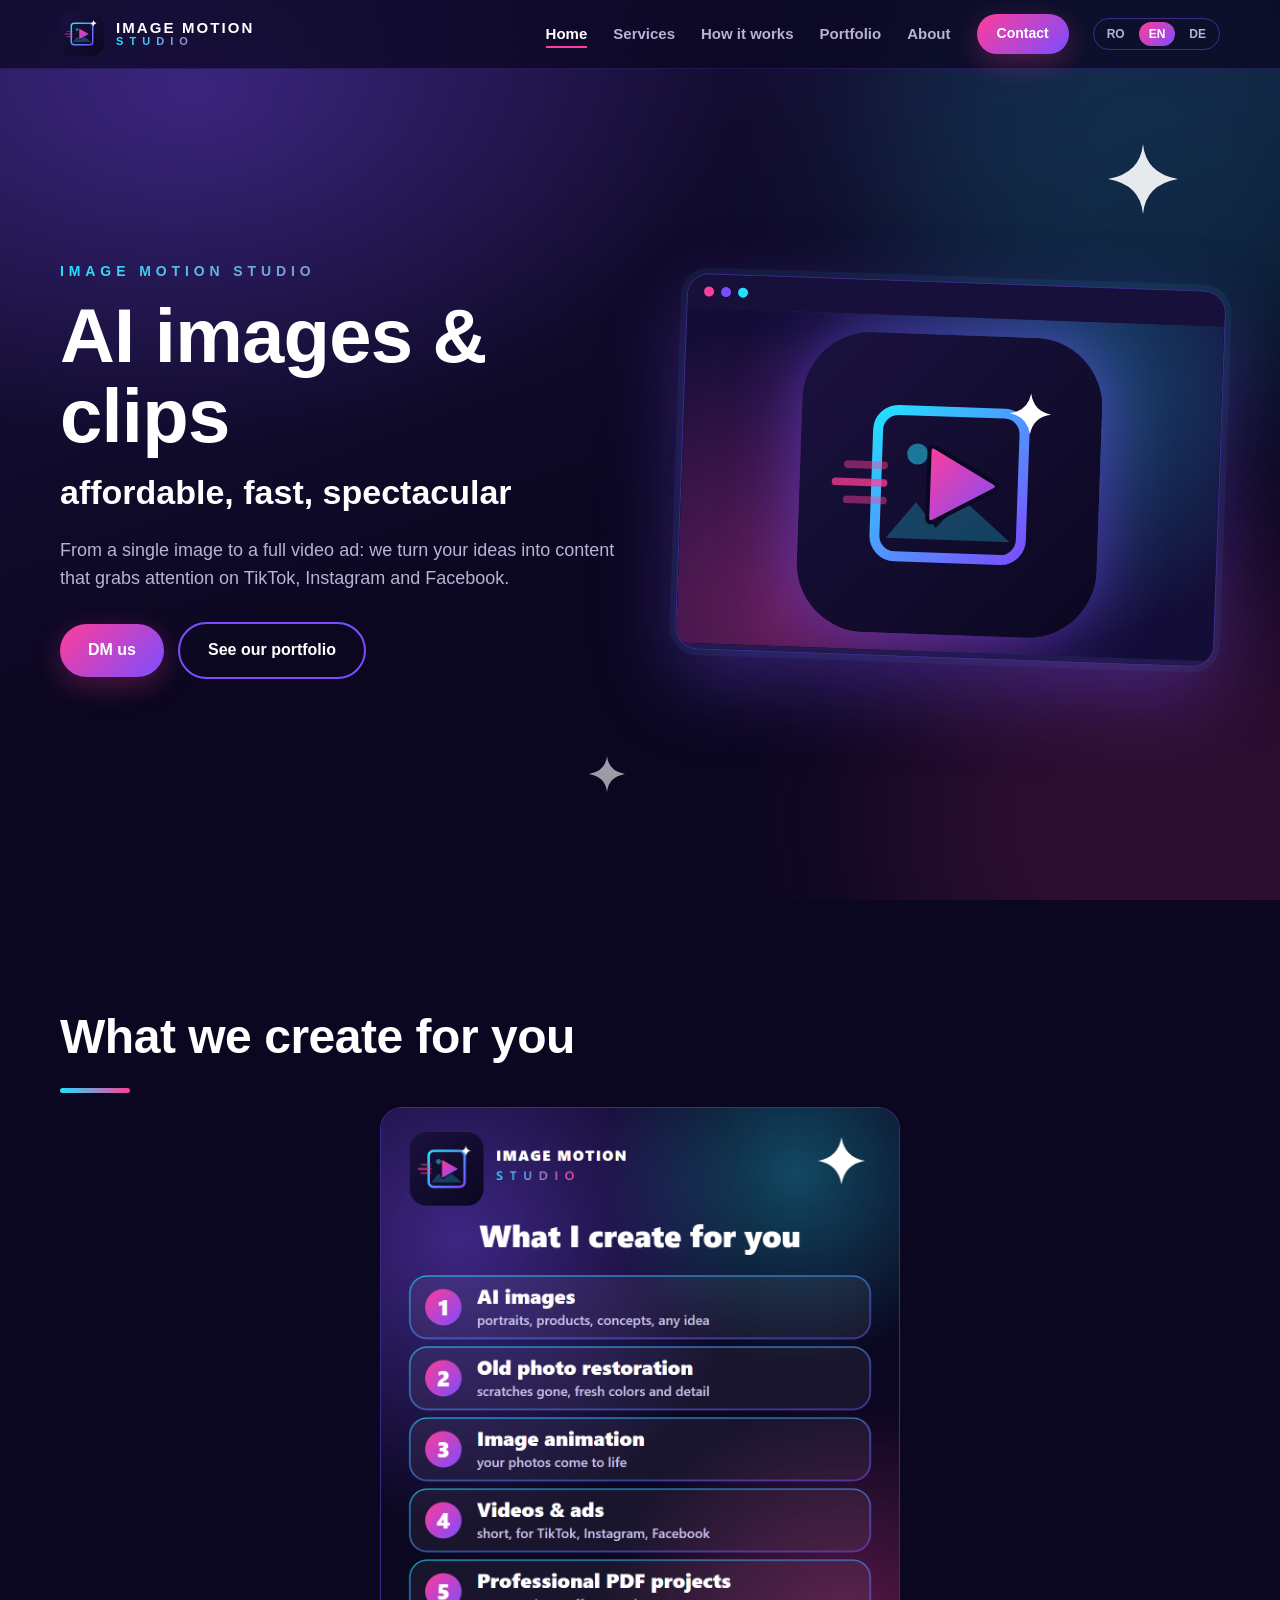
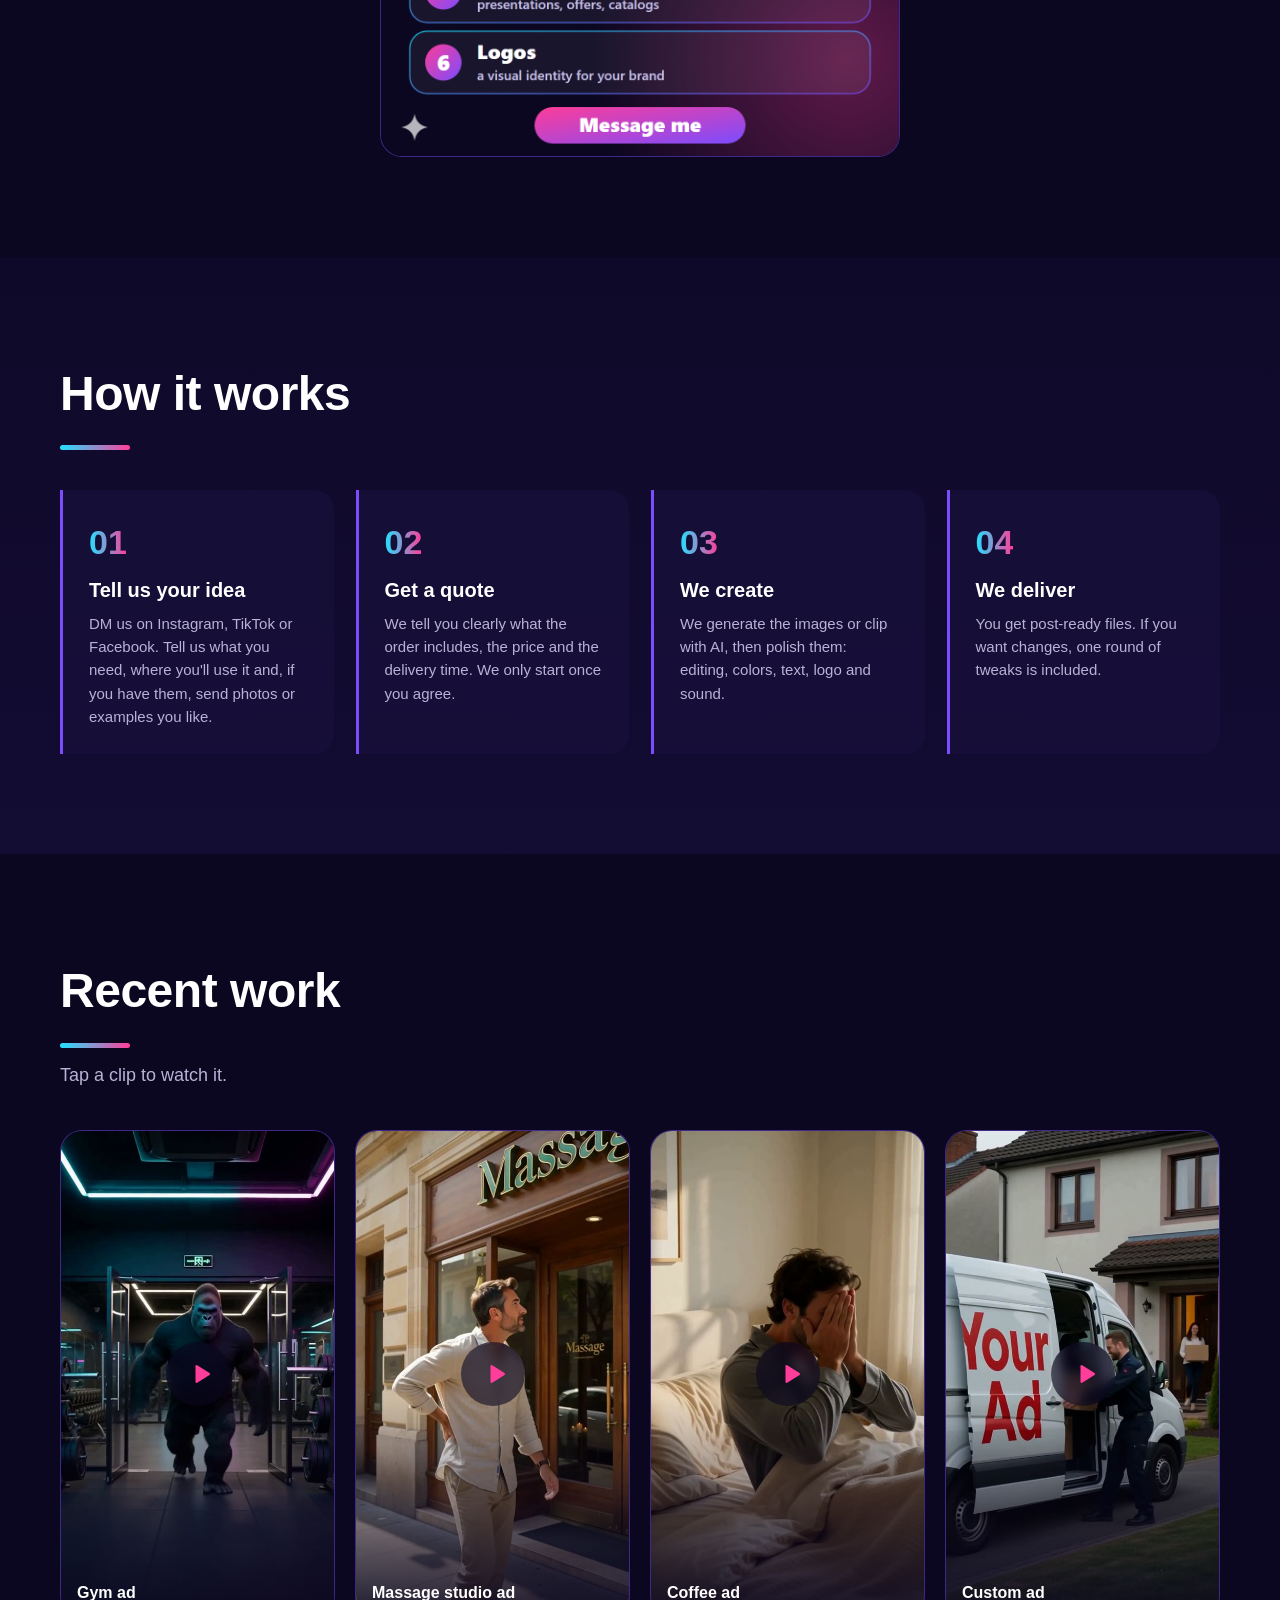
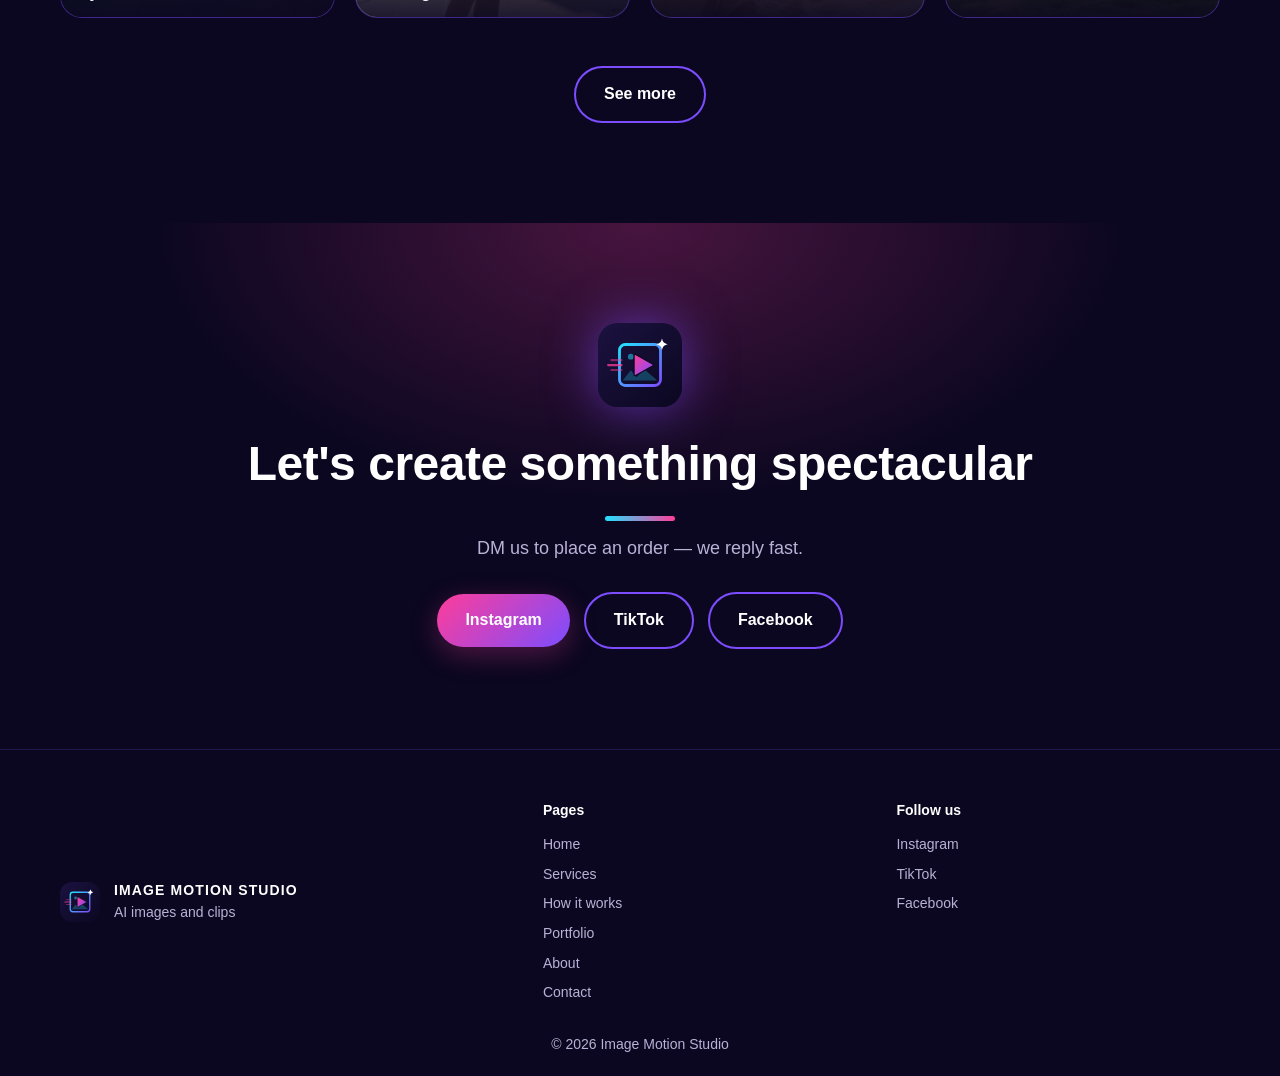
==== index.html @ bf77b814 "Needs: all languages" ====
<!doctype html>
<html lang="ro">
<head>
<meta charset="utf-8">
<meta name="viewport" content="width=device-width, initial-scale=1">
<title>Image Motion Studio</title>
<meta name="description" content="Imagini AI, restaurare poze vechi, animare imagini, clipuri video și reclame. Rapide, accesibile, spectaculoase.">
<meta name="theme-color" content="#0B0720">
<link rel="icon" href="assets/logo-icon.svg" type="image/svg+xml">
<link rel="stylesheet" href="style.css?v=7">
</head>
<body data-page="home">
<div id="hdr"></div>
<main>
<section class="hero">
  <div class="glow g1"></div><div class="glow g2"></div>
  <svg class="spark s1" viewBox="0 0 100 100"><path d="M50 0Q54 42 100 50Q54 58 50 100Q46 58 0 50Q46 42 50 0Z"/></svg>
  <svg class="spark s2" viewBox="0 0 100 100"><path d="M50 0Q54 42 100 50Q54 58 50 100Q46 58 0 50Q46 42 50 0Z"/></svg>
  <div class="wrap hero-grid">
    <div class="hero-copy">
      <p class="eyebrow">IMAGE MOTION STUDIO</p>
      <h1 data-i18n="hero.title"></h1>
      <p class="sub" data-i18n="hero.sub"></p>
      <p class="lead" data-i18n="hero.lead"></p>
      <div class="cta-row">
        <a href="#contact" class="btn" data-i18n="hero.cta1"></a>
        <a href="#portofoliu" class="btn ghost" data-i18n="hero.cta2"></a>
      </div>
    </div>
    <div class="hero-visual">
      <div class="player">
        <div class="player-bar"><i></i><i></i><i></i></div>
        <div class="screen"><img class="logo-big" src="assets/logo-icon.svg" alt="Image Motion Studio"><div class="scan"></div></div>
        <div class="timeline"><span></span></div>
      </div>
    </div>
  </div>
</section>
<section class="sec" id="servicii"><div class="wrap">
  <h2 data-i18n="home.srv"></h2>
  <div class="gallery"><figure><img data-loc="assets/menu-1080x1350-{l}.png" src="assets/menu-1080x1350-ro.png" alt="" loading="lazy"></figure></div>
</div></section>
<section class="sec alt" id="proces"><div class="wrap">
  <h2 data-i18n="home.proc"></h2>
  <div class="steps" id="procMini"></div>
</div></section>
<section class="sec" id="portofoliu"><div class="wrap">
  <h2 data-i18n="home.port"></h2>
  <p class="muted" data-i18n="home.portSub"></p>
  <div class="reels" id="reels" data-count="4"></div>
  <p class="more"><a class="btn ghost" href="portofoliu.html" data-i18n="home.portMore"></a></p>
</div></section>
<div id="contact"><section class="sec cta" id="cta"></section></div>
</main>
<div id="ftr"></div>
<script src="script.js?v=7"></script>
</body>
</html>
---- style.css ----
:root{
  --bg:#0B0720; --bg2:#1B1240; --cyan:#22E1FF; --violet:#7C4DFF; --pink:#FF3D9A; --text:#fff;
  --muted:#b9b2d6; --card:rgba(27,18,64,.65); --line:rgba(124,77,255,.45);
  --grad-text:linear-gradient(90deg,var(--cyan),var(--pink));
  --grad-btn:linear-gradient(135deg,var(--pink),var(--violet));
  --font:"Segoe UI",Arial,sans-serif;
}
*{box-sizing:border-box;margin:0;padding:0}
html{scroll-behavior:smooth;scroll-padding-top:80px}
body{background:var(--bg);color:var(--text);font-family:var(--font);line-height:1.55;overflow-x:hidden}
img{max-width:100%;display:block}
a{color:inherit;text-decoration:none}
.wrap{width:min(1160px,100% - 40px);margin:0 auto}
.narrow{width:min(820px,100% - 40px)}
.center{text-align:center}

/* NAV */
.nav{position:fixed;inset:0 0 auto 0;z-index:50;display:flex;align-items:center;gap:24px;padding:12px max(20px,calc((100% - 1160px)/2));background:rgba(11,7,32,.72);backdrop-filter:blur(14px);border-bottom:1px solid rgba(124,77,255,.2)}
.brand{display:flex;align-items:center;gap:12px}
.brand img{border-radius:12px}
.brand-txt{display:flex;flex-direction:column;line-height:1.05}
.brand-txt b{font-weight:800;letter-spacing:.14em;font-size:15px}
.brand-txt i{font-style:normal;font-weight:600;font-size:11px;letter-spacing:.55em;background:var(--grad-text);-webkit-background-clip:text;background-clip:text;color:transparent}
.links{margin-left:auto;display:flex;align-items:center;gap:26px;font-weight:600;font-size:15px}
.links a:not(.btn){color:var(--muted);transition:.2s}
.links a:not(.btn):hover{color:#fff}
.lang{display:flex;gap:4px;border:1px solid var(--line);border-radius:99px;padding:3px}
.lang button{background:none;border:0;color:var(--muted);font:700 12px var(--font);padding:5px 10px;border-radius:99px;cursor:pointer}
.lang button.on{background:var(--grad-btn);color:#fff}
.burger{display:none;background:none;border:0;cursor:pointer;flex-direction:column;gap:5px;padding:6px}
.burger span{width:24px;height:2px;background:#fff;border-radius:2px}

/* BUTTONS */
.btn{display:inline-block;background:var(--grad-btn);color:#fff;font-weight:800;padding:14px 28px;border-radius:99px;border:0;cursor:pointer;transition:transform .2s,box-shadow .2s;box-shadow:0 8px 28px rgba(255,61,154,.28)}
.btn:hover{transform:translateY(-2px);box-shadow:0 12px 34px rgba(124,77,255,.5)}
.btn.ghost{background:transparent;border:2px solid var(--violet);box-shadow:none}
.btn.ghost:hover{background:rgba(124,77,255,.2)}
.btn-sm{padding:9px 20px;font-size:14px}
.pill{font-weight:800;color:var(--cyan);border:1px solid var(--cyan);border-radius:99px;padding:10px 20px}

/* HERO */
.hero{position:relative;min-height:100vh;display:flex;align-items:center;padding:120px 0 80px;overflow:hidden;
  background:radial-gradient(900px 600px at 15% 10%,rgba(124,77,255,.35),transparent 60%),linear-gradient(160deg,#1B1240,#0B0720 55%)}
.glow{position:absolute;border-radius:50%;filter:blur(90px);opacity:.55;pointer-events:none}
.g1{width:520px;height:520px;background:rgba(34,225,255,.28);right:-120px;top:-120px;animation:float 12s ease-in-out infinite}
.g2{width:560px;height:560px;background:rgba(255,61,154,.25);right:-160px;bottom:-200px;animation:float 14s ease-in-out infinite reverse}
.spark{position:absolute;fill:#fff;opacity:.9;animation:twinkle 4s ease-in-out infinite}
.s1{width:70px;right:8%;top:16%}
.s2{width:36px;left:46%;bottom:12%;opacity:.6;animation-delay:1.5s}
@keyframes twinkle{0%,100%{transform:scale(1) rotate(0);opacity:.9}50%{transform:scale(.7) rotate(25deg);opacity:.4}}
@keyframes float{0%,100%{transform:translate(0,0)}50%{transform:translate(-40px,30px)}}
.hero-grid{position:relative;display:grid;grid-template-columns:1.05fr 1fr;gap:56px;align-items:center}
.eyebrow{font-weight:800;letter-spacing:.35em;font-size:14px;background:var(--grad-text);-webkit-background-clip:text;background-clip:text;color:transparent;margin-bottom:14px}
h1{font-weight:800;font-size:clamp(42px,6vw,76px);line-height:1.05;letter-spacing:-.01em}
.sub{font-size:clamp(22px,2.8vw,34px);font-weight:600;margin:10px 0 18px}
.lead{color:var(--muted);font-size:18px;max-width:560px}
.cta-row{display:flex;flex-wrap:wrap;align-items:center;gap:14px;margin-top:30px}
.cta-row.c{justify-content:center}

/* player */
.player{border-radius:22px;background:#0f0a2b;border:1px solid var(--line);box-shadow:0 30px 80px rgba(124,77,255,.35),0 0 0 6px rgba(34,225,255,.06);transform:rotate(2deg);transition:transform .4s;overflow:hidden}
.player:hover{transform:rotate(0) scale(1.02)}
.player-bar{display:flex;gap:7px;padding:12px 16px;background:#17103a}
.player-bar i{width:10px;height:10px;border-radius:50%;background:var(--pink)}
.player-bar i:nth-child(2){background:var(--violet)}.player-bar i:nth-child(3){background:var(--cyan)}
.screen{position:relative;aspect-ratio:16/10;background:radial-gradient(circle at 70% 20%,rgba(34,225,255,.3),transparent 55%),radial-gradient(circle at 20% 90%,rgba(255,61,154,.35),transparent 55%),#140d38;display:grid;place-items:center;overflow:hidden}
.logo-big{width:62%;max-width:300px;border-radius:23%;box-shadow:0 0 70px rgba(124,77,255,.6);animation:bob 5s ease-in-out infinite}
@keyframes bob{0%,100%{transform:translateY(0)}50%{transform:translateY(-10px)}}
.scan{position:absolute;inset:0;background:linear-gradient(100deg,transparent 40%,rgba(255,255,255,.18) 50%,transparent 60%);transform:translateX(-100%);animation:scan 4.5s ease-in-out infinite}
@keyframes scan{60%,100%{transform:translateX(100%)}}
.play{position:absolute;inset:0;margin:auto;width:72px;height:72px;border-radius:50%;border:0;cursor:pointer;background:rgba(11,7,32,.55);backdrop-filter:blur(6px);display:grid;place-items:center;animation:pulse 2.4s infinite}
.play svg{width:34px;fill:url(#none);fill:var(--pink)}
@keyframes pulse{0%{box-shadow:0 0 0 0 rgba(255,61,154,.55)}100%{box-shadow:0 0 0 26px rgba(255,61,154,0)}}
.timeline{height:5px;background:#241a52}
.timeline span{display:block;height:100%;width:0;background:linear-gradient(90deg,var(--cyan),var(--pink));animation:prog 6s linear infinite}
@keyframes prog{to{width:100%}}

/* SECTIONS */
.sec{padding:100px 0}
.sec.alt{background:linear-gradient(180deg,#0f0929,#130c33)}
h2{font-size:clamp(30px,4.2vw,48px);font-weight:800;margin-bottom:14px;letter-spacing:-.01em}
h2::after{content:"";display:block;width:70px;height:5px;border-radius:5px;margin-top:14px;background:var(--grad-text)}
.center h2::after{margin-inline:auto}
.muted{color:var(--muted);font-size:18px;margin-bottom:40px}
.sec h2+.grid,.sec h2+.steps{margin-top:40px}

.cards{display:grid;grid-template-columns:repeat(3,1fr);gap:22px}
.card{position:relative;background:var(--card);border:1.5px solid transparent;border-radius:26px;padding:30px 28px;
  background-image:linear-gradient(var(--card),var(--card)),linear-gradient(135deg,var(--cyan),var(--violet));background-origin:border-box;background-clip:padding-box,border-box;transition:transform .25s,box-shadow .25s}
.card:hover{transform:translateY(-6px);box-shadow:0 18px 40px rgba(124,77,255,.3)}
.num{display:grid;place-items:center;width:46px;height:46px;border-radius:50%;background:var(--grad-btn);font-weight:800;font-size:20px;margin-bottom:18px}
.card h3{font-size:22px;font-weight:800;margin-bottom:6px}
.card p{color:var(--muted)}

.steps{display:grid;grid-template-columns:repeat(4,1fr);gap:22px}
.step{padding:26px;border-left:3px solid var(--violet);background:rgba(27,18,64,.5);border-radius:0 20px 20px 0}
.step b{font-size:34px;font-weight:800;background:var(--grad-text);-webkit-background-clip:text;background-clip:text;color:transparent}
.step h3{margin:6px 0;font-size:20px}
.step p{color:var(--muted);font-size:15px}

.reels{display:grid;grid-template-columns:repeat(4,1fr);gap:20px;margin-bottom:48px}
.reel{position:relative;aspect-ratio:9/16;border-radius:22px;overflow:hidden;border:1px solid var(--line);background:#0f0a2b;cursor:pointer;transition:transform .3s,box-shadow .3s}
.reel:hover{transform:translateY(-6px);box-shadow:0 20px 50px rgba(255,61,154,.3)}
.reel video{width:100%;height:100%;object-fit:cover;display:block}
.reel::after{content:"";position:absolute;inset:0;background:linear-gradient(180deg,transparent 55%,rgba(11,7,32,.9));pointer-events:none}
.reel .cap{position:absolute;left:16px;right:16px;bottom:14px;z-index:2;font-weight:800;font-size:16px;line-height:1.25;pointer-events:none}
.reel .pl{position:absolute;inset:0;margin:auto;width:64px;height:64px;border-radius:50%;background:rgba(11,7,32,.6);backdrop-filter:blur(6px);display:grid;place-items:center;z-index:2;pointer-events:none;transition:opacity .25s;animation:pulse 2.4s infinite}
.reel .pl svg{width:28px;fill:var(--pink);margin-left:4px}
.reel.playing .pl{opacity:0;animation:none}
.gallery{display:grid;grid-template-columns:minmax(0,520px);justify-content:center;max-width:900px;margin:0 auto;gap:20px;align-items:start}
.gallery figure{border-radius:22px;overflow:hidden;border:1px solid var(--line);background:#0f0a2b;transition:transform .3s,box-shadow .3s}
.gallery figure:hover{transform:scale(1.02);box-shadow:0 20px 50px rgba(255,61,154,.25)}
.g-wide{grid-column:1/-1}
.gallery img{width:100%;height:auto}

.prices{list-style:none;display:grid;gap:10px}
.prices li{display:flex;justify-content:space-between;gap:16px;align-items:center;padding:16px 22px;background:#1B1240;border-left:4px solid var(--violet);border-radius:14px;font-weight:700;transition:.2s}
.prices li:hover{background:#241a52;transform:translateX(4px)}
.prices li span:last-child{color:var(--cyan);font-weight:800;white-space:nowrap;font-size:19px}

.cta{background:radial-gradient(700px 400px at 50% 0%,rgba(255,61,154,.25),transparent 70%),var(--bg)}
.cta-logo{margin:0 auto 20px;border-radius:20px;box-shadow:0 0 50px rgba(124,77,255,.6)}
.cta .lead{margin:0 auto}

/* PAGINI INTERIOARE */
.links a.active:not(.btn){color:#fff;box-shadow:0 2px 0 var(--pink)}
.btn.active{box-shadow:0 0 0 3px rgba(34,225,255,.5)}
.page-head{padding:140px 0 40px;background:radial-gradient(800px 400px at 15% 0%,rgba(124,77,255,.3),transparent 65%),linear-gradient(180deg,#1B1240,var(--bg))}
.page-head h1{font-size:clamp(36px,5vw,60px)}
.page-head .lead{margin-top:12px}
.more{margin-top:36px;text-align:center}
.svc-list{display:grid;gap:22px}
.svc{display:flex;gap:24px;align-items:flex-start;background:var(--card);border:1px solid var(--line);border-radius:26px;padding:30px 32px;transition:transform .25s,box-shadow .25s}
.svc:hover{transform:translateY(-4px);box-shadow:0 18px 40px rgba(124,77,255,.25)}
.svc-num{flex:none;display:grid;place-items:center;width:54px;height:54px;border-radius:50%;background:var(--grad-btn);font-weight:800;font-size:24px}
.svc-body h3{font-size:24px;font-weight:800;margin-bottom:8px}
.svc-body p{color:var(--muted);margin-bottom:14px}
.svc-body ul{list-style:none;display:grid;gap:6px;margin-bottom:20px}
.svc-body li{padding-left:26px;position:relative}
.svc-body li::before{content:"\2726";position:absolute;left:0;color:var(--cyan)}
.step-list{display:grid;gap:18px}
.step.big{display:flex;gap:22px;align-items:flex-start;padding:28px}
.step.big b{font-size:44px;line-height:1}
.step.big h3{margin:0 0 6px;font-size:22px}
.step.big p{font-size:16px}
.needs{list-style:none;display:grid;gap:10px;margin-top:30px}
.needs li{padding:14px 20px 14px 48px;position:relative;background:#1B1240;border-left:4px solid var(--violet);border-radius:14px}
.needs li::before{content:"\2713";position:absolute;left:18px;color:var(--cyan);font-weight:800}
.about-text p{color:var(--muted);font-size:19px;margin-bottom:18px}
.about-text{margin-bottom:60px}
.socials{display:grid;grid-template-columns:repeat(auto-fit,minmax(240px,1fr));gap:22px}
.social{display:flex;flex-direction:column;gap:6px;padding:34px 28px;text-align:center;background:var(--card);border:1px solid var(--line);border-radius:26px;transition:transform .25s,box-shadow .25s}
.social:hover{transform:translateY(-6px);box-shadow:0 18px 40px rgba(255,61,154,.28)}
.social b{font-size:26px;font-weight:800;background:var(--grad-text);-webkit-background-clip:text;background-clip:text;color:transparent}
.social span{color:var(--muted)}
.faq{background:var(--card);border:1px solid var(--line);border-radius:18px;padding:18px 24px;margin-bottom:12px}
.faq summary{cursor:pointer;font-weight:700;font-size:18px}
.faq p{color:var(--muted);margin-top:10px}
.foot{padding:50px 0 20px;border-top:1px solid rgba(124,77,255,.2);color:var(--muted);font-size:14px}
.foot-in{display:grid;grid-template-columns:1.4fr 1fr 1fr;gap:30px}
.foot-brand{display:flex;gap:14px;align-items:center}
.foot-brand img{border-radius:12px}
.foot-brand b{display:block;color:#fff;letter-spacing:.08em}
.foot-col{display:flex;flex-direction:column;gap:8px}
.foot-col h4{color:#fff;margin-bottom:4px}
.foot-col a:hover{color:#fff}
.copy{margin-top:30px;text-align:center}
@media(max-width:760px){
  .svc{flex-direction:column;padding:24px}
  .socials,.foot-in{grid-template-columns:1fr}
  .page-head{padding-top:110px}
  .step.big{flex-direction:column;gap:6px}
}

.reveal{opacity:0;transform:translateY(28px);transition:opacity .7s,transform .7s}
.reveal.in{opacity:1;transform:none}

@media(max-width:980px){
  .reels{grid-template-columns:repeat(2,1fr)}
  .hero-grid{grid-template-columns:1fr}
  .cards{grid-template-columns:1fr 1fr}.steps{grid-template-columns:1fr 1fr}
  .gallery{grid-template-columns:1fr 1fr}
}
@media(max-width:760px){
  .burger{display:flex;margin-left:auto}
  .lang{order:3}
  .links{position:fixed;inset:68px 0 auto 0;flex-direction:column;gap:0;background:#0f0929;padding:10px 20px 20px;transform:translateY(-130%);transition:transform .3s;border-bottom:1px solid var(--line)}
  .links.open{transform:none}
  .links a{padding:14px 0;width:100%;text-align:center}
  .nav{gap:12px}
  .sec{padding:70px 0}
  .cards,.steps,.gallery{grid-template-columns:1fr}
  .prices li{padding:14px 16px;font-size:15px}
  .hero{padding-top:100px}
}
@media(prefers-reduced-motion:reduce){*{animation:none!important;transition:none!important}.reveal{opacity:1;transform:none}}
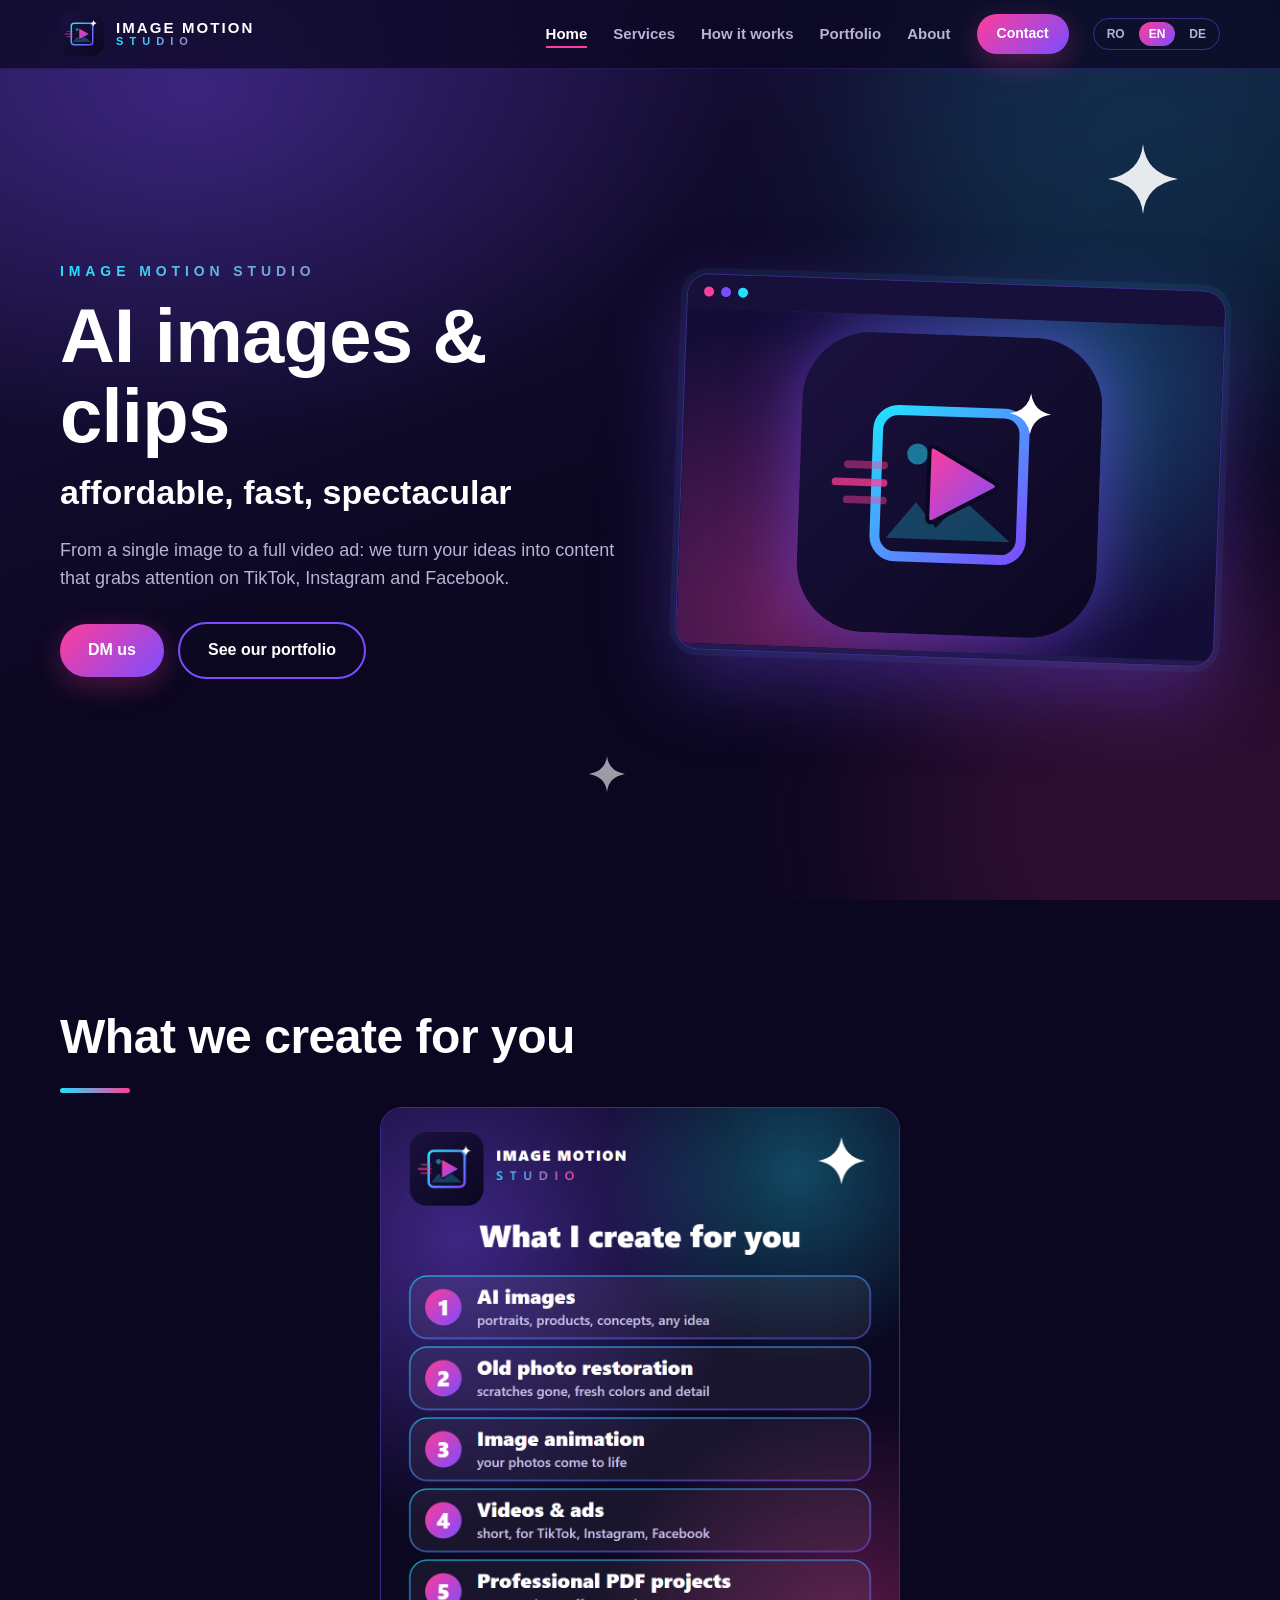
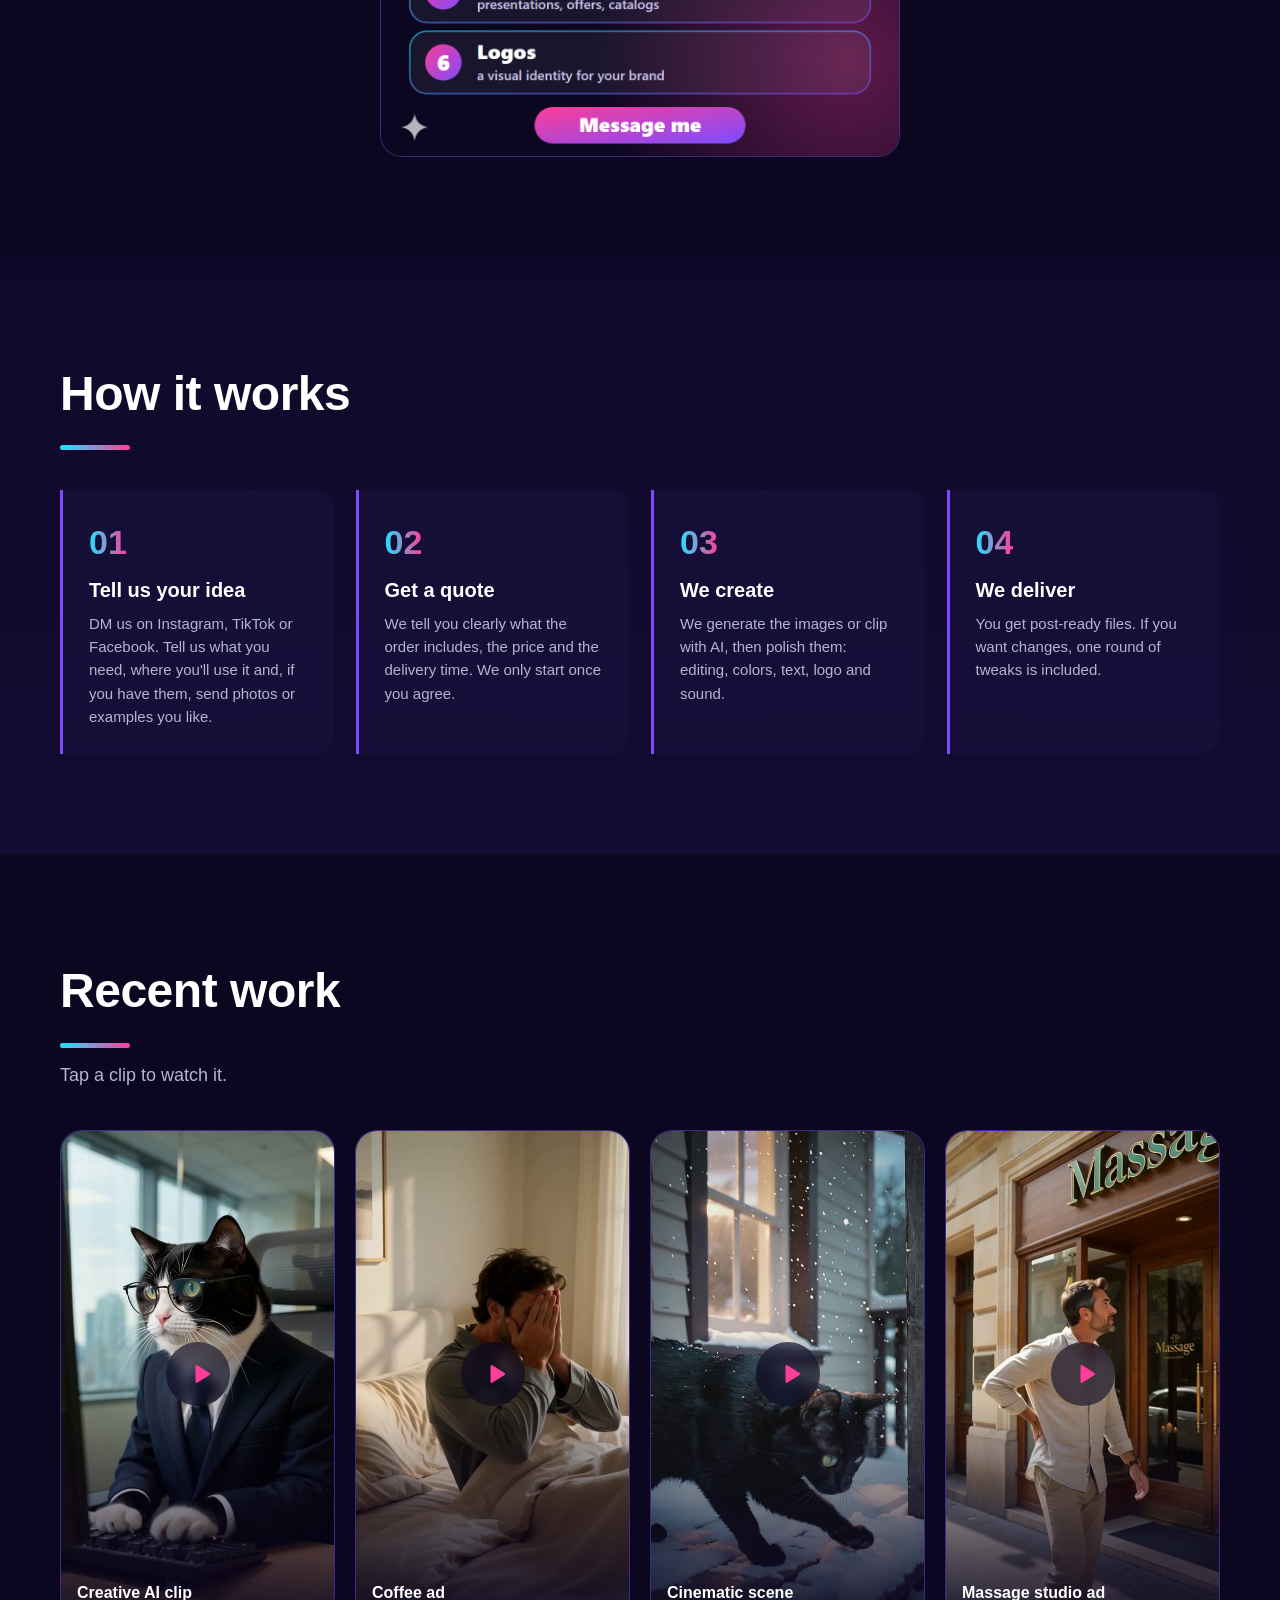
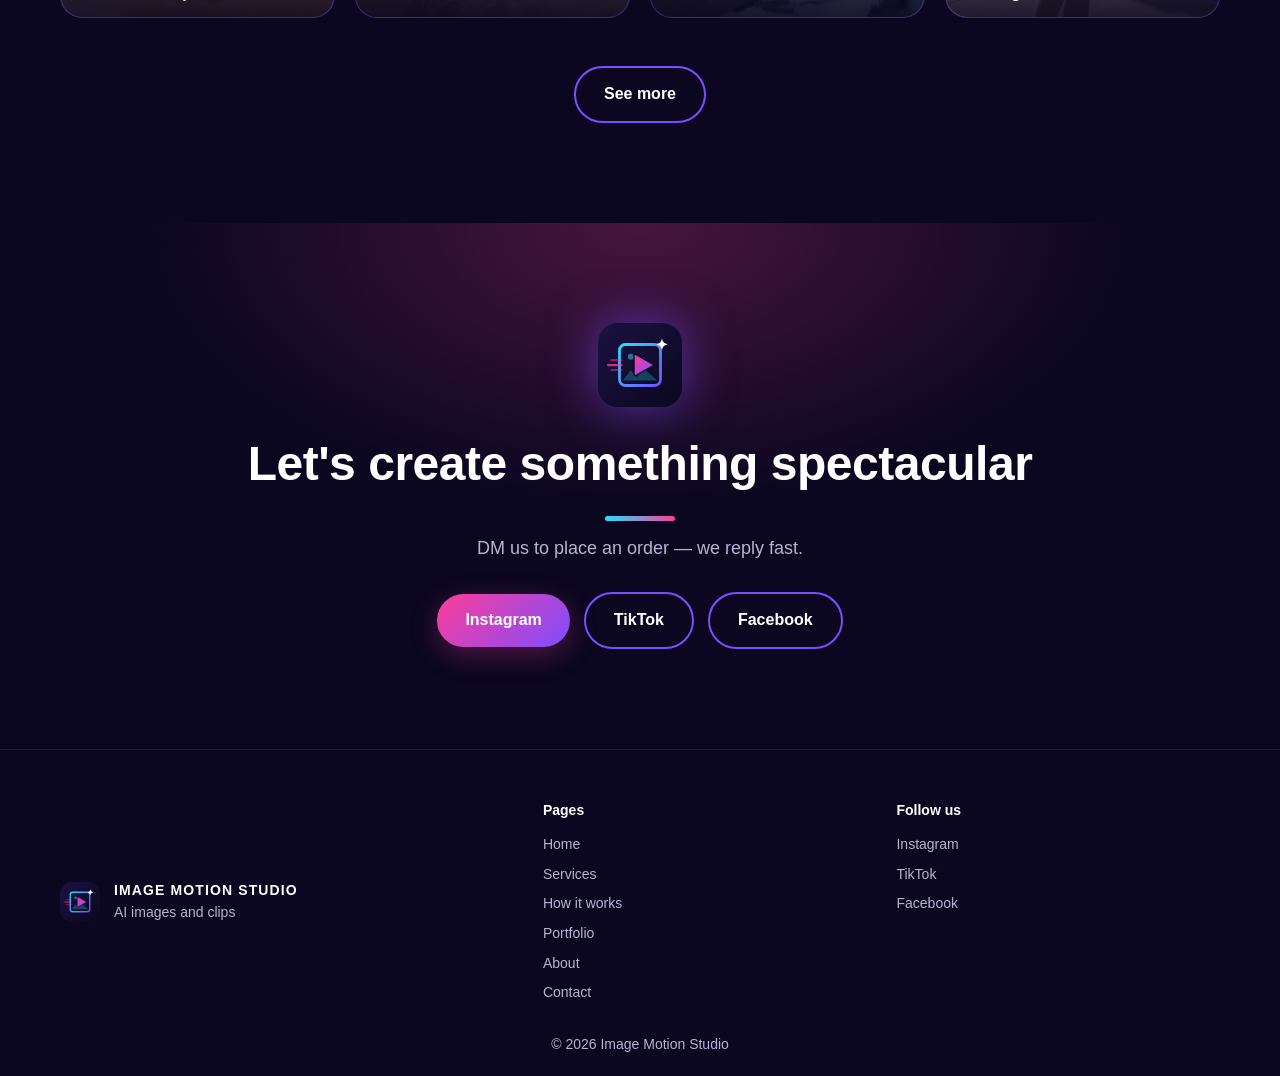
==== commit 418fa3a0: "Reorder portfolio clips" ====
--- a/index.html
+++ b/index.html
@@ -7,7 +7,7 @@
 <meta name="description" content="Imagini AI, restaurare poze vechi, animare imagini, clipuri video și reclame. Rapide, accesibile, spectaculoase.">
 <meta name="theme-color" content="#0B0720">
 <link rel="icon" href="assets/logo-icon.svg" type="image/svg+xml">
-<link rel="stylesheet" href="style.css?v=7">
+<link rel="stylesheet" href="style.css?v=9">
 </head>
 <body data-page="home">
 <div id="hdr"></div>
@@ -53,6 +53,6 @@
 <div id="contact"><section class="sec cta" id="cta"></section></div>
 </main>
 <div id="ftr"></div>
-<script src="script.js?v=7"></script>
+<script src="script.js?v=9"></script>
 </body>
 </html>
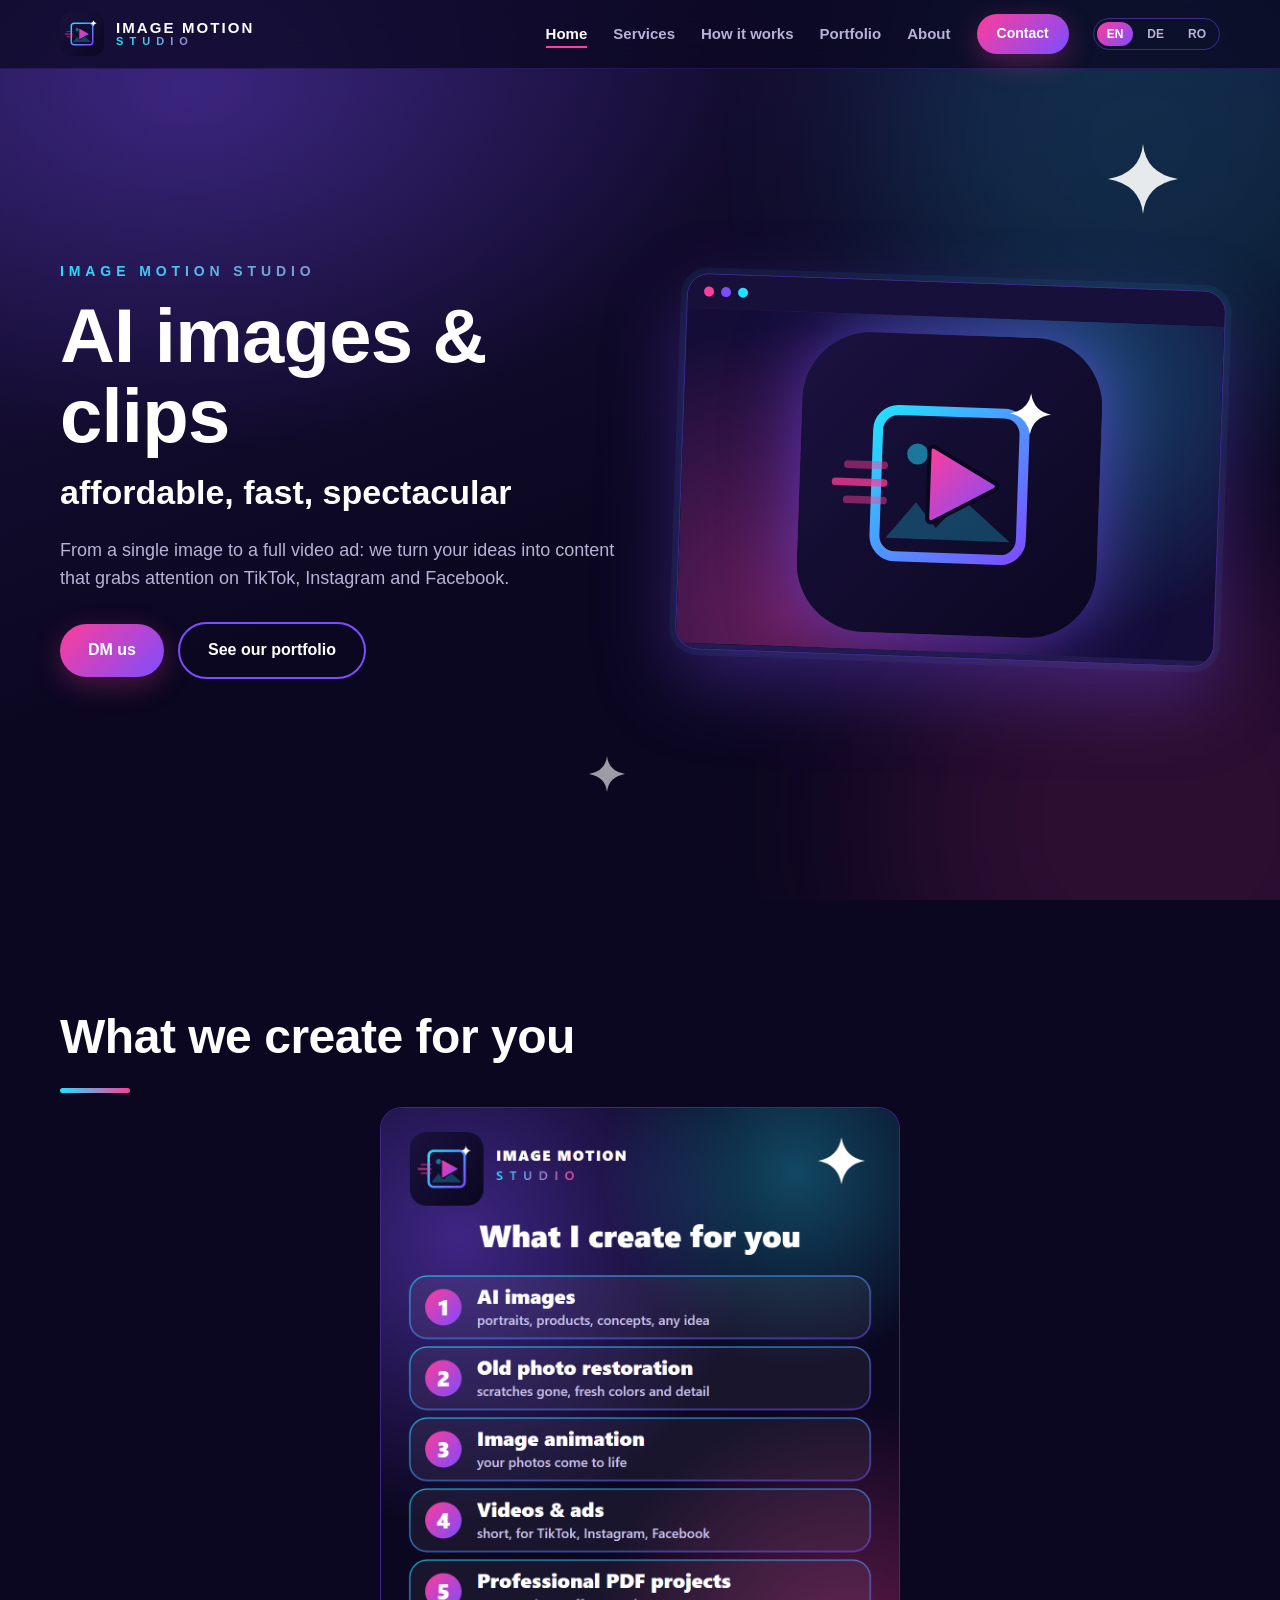
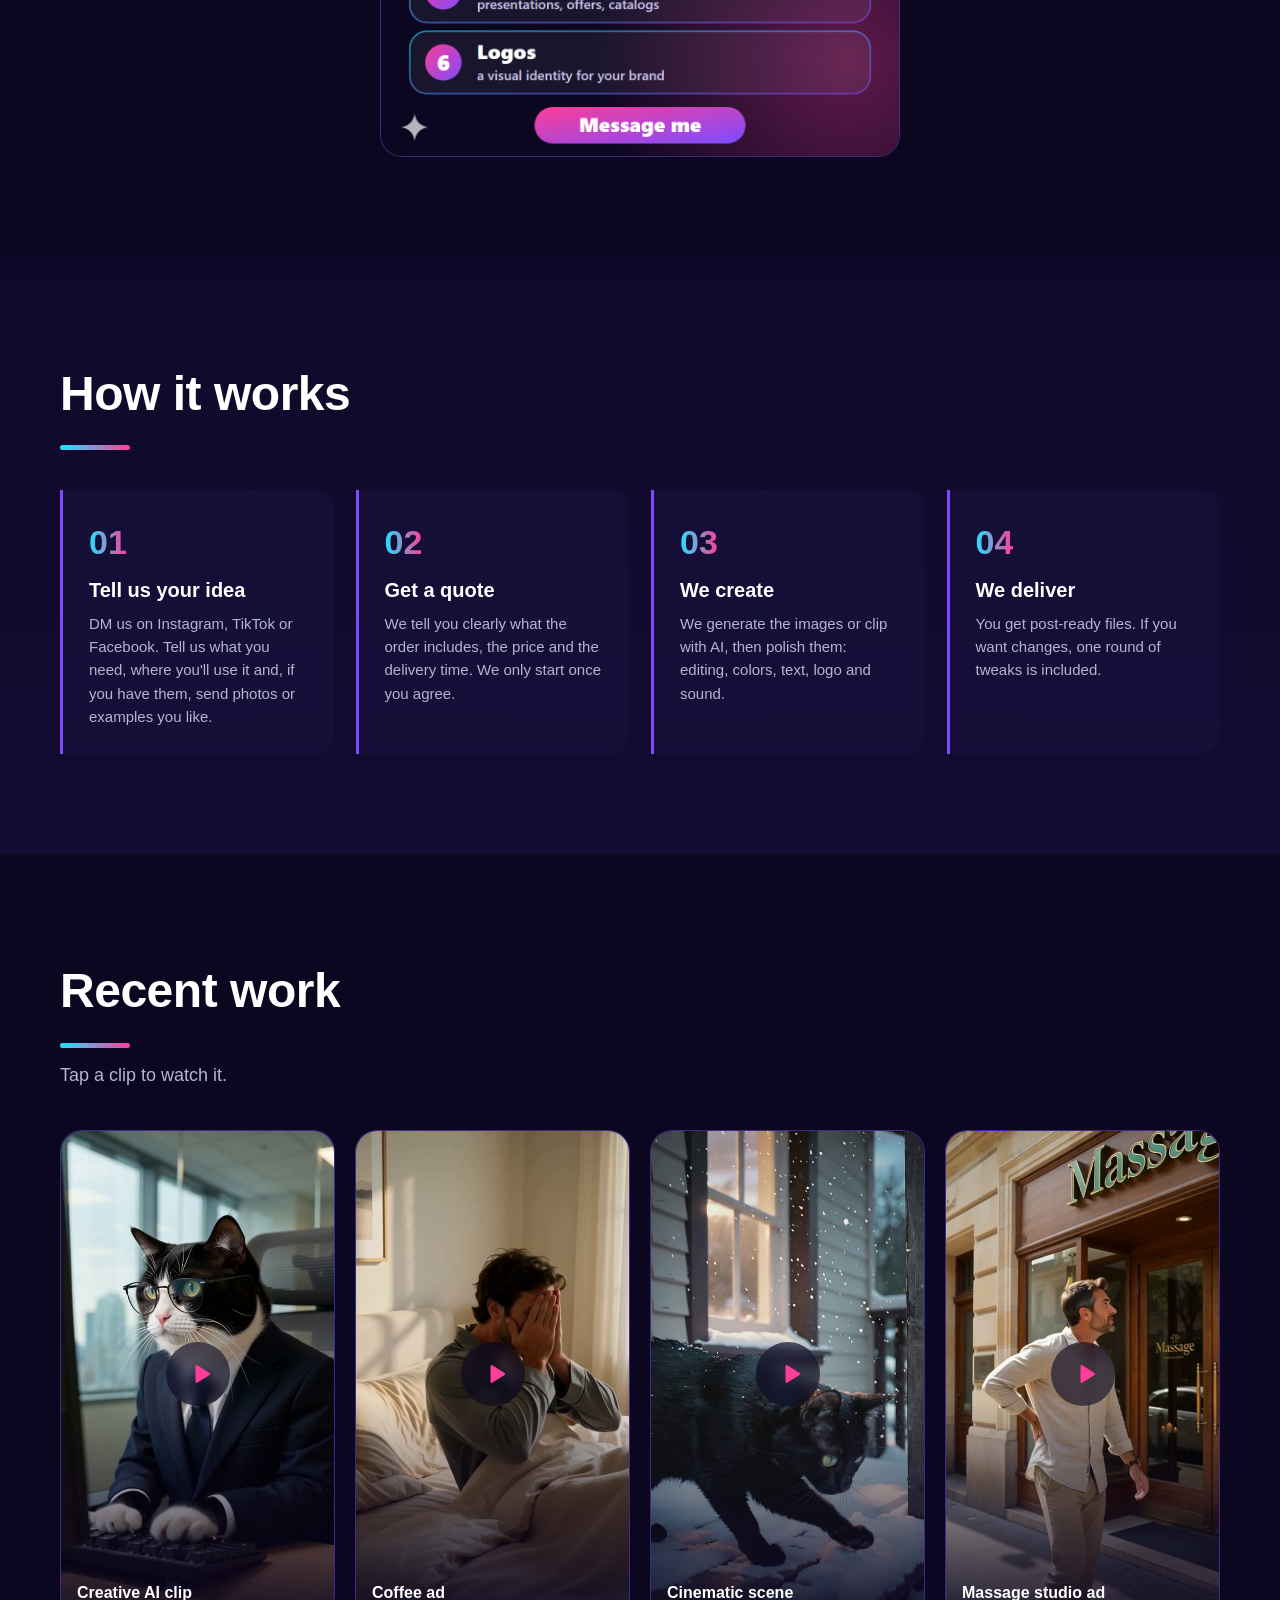
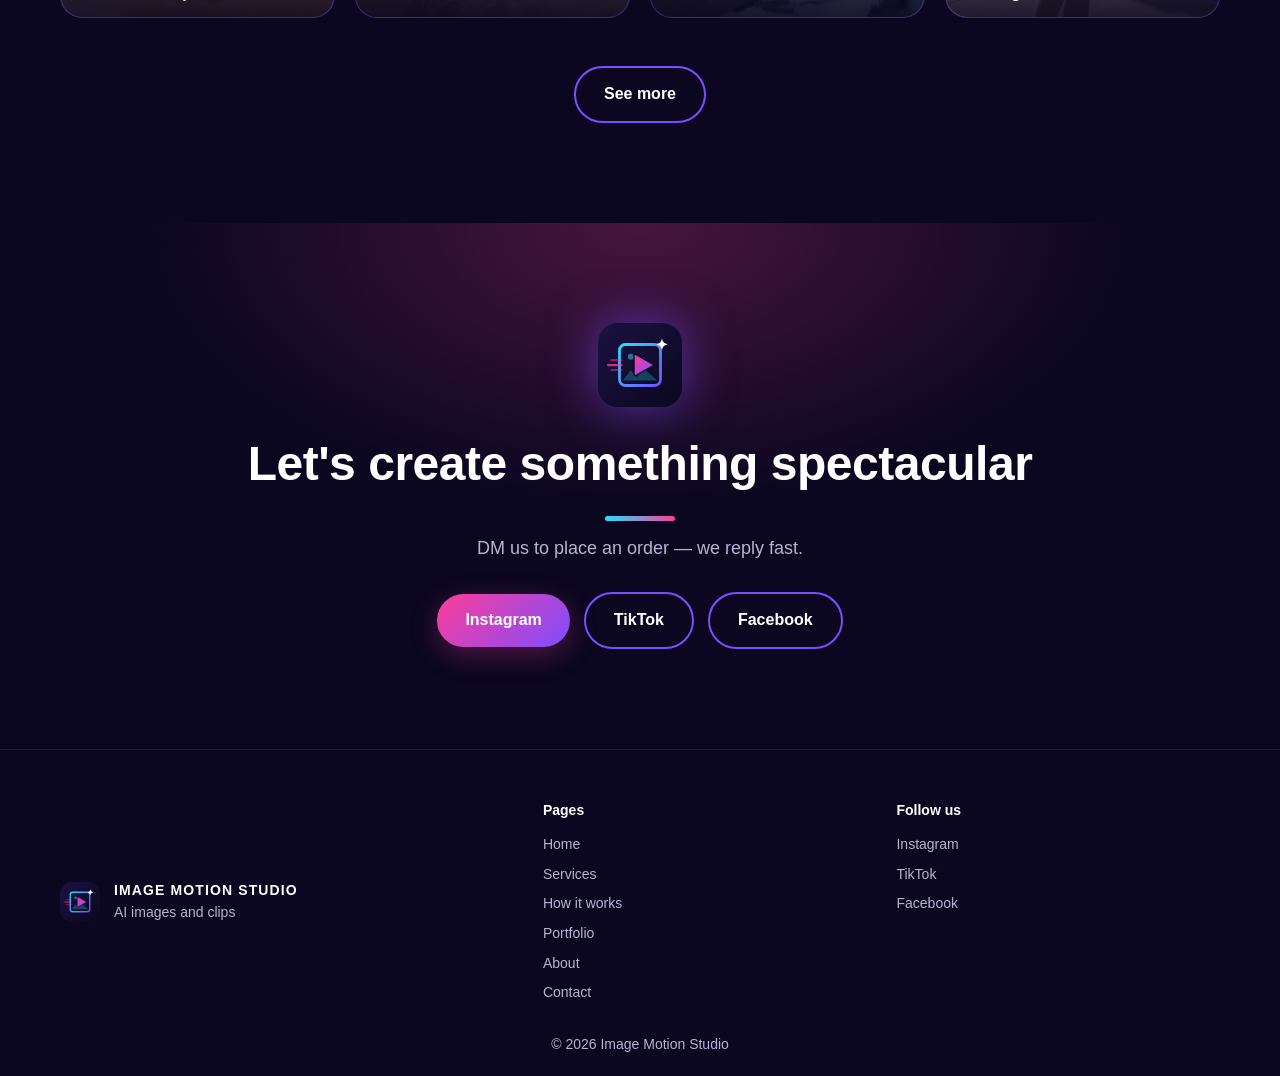
==== commit 8ab561db: "Language switcher order EN DE RO" ====
--- a/index.html
+++ b/index.html
@@ -6,8 +6,18 @@
 <title>Image Motion Studio</title>
 <meta name="description" content="Imagini AI, restaurare poze vechi, animare imagini, clipuri video și reclame. Rapide, accesibile, spectaculoase.">
 <meta name="theme-color" content="#0B0720">
+<meta property="og:type" content="website">
+<meta property="og:site_name" content="Image Motion Studio">
+<meta property="og:title" content="Image Motion Studio — Imagini și clipuri AI">
+<meta property="og:description" content="Imagini AI, restaurare poze vechi, animare imagini, clipuri video și reclame. Rapide, accesibile, spectaculoase.">
+<meta property="og:url" content="https://image-motion-studio.github.io/">
+<meta property="og:image" content="https://image-motion-studio.github.io/og-image.png">
+<meta property="og:image:width" content="1200">
+<meta property="og:image:height" content="630">
+<meta name="twitter:card" content="summary_large_image">
+<meta name="twitter:image" content="https://image-motion-studio.github.io/og-image.png">
 <link rel="icon" href="assets/logo-icon.svg" type="image/svg+xml">
-<link rel="stylesheet" href="style.css?v=9">
+<link rel="stylesheet" href="style.css?v=10">
 </head>
 <body data-page="home">
 <div id="hdr"></div>
@@ -53,6 +63,6 @@
 <div id="contact"><section class="sec cta" id="cta"></section></div>
 </main>
 <div id="ftr"></div>
-<script src="script.js?v=9"></script>
+<script src="script.js?v=10"></script>
 </body>
 </html>
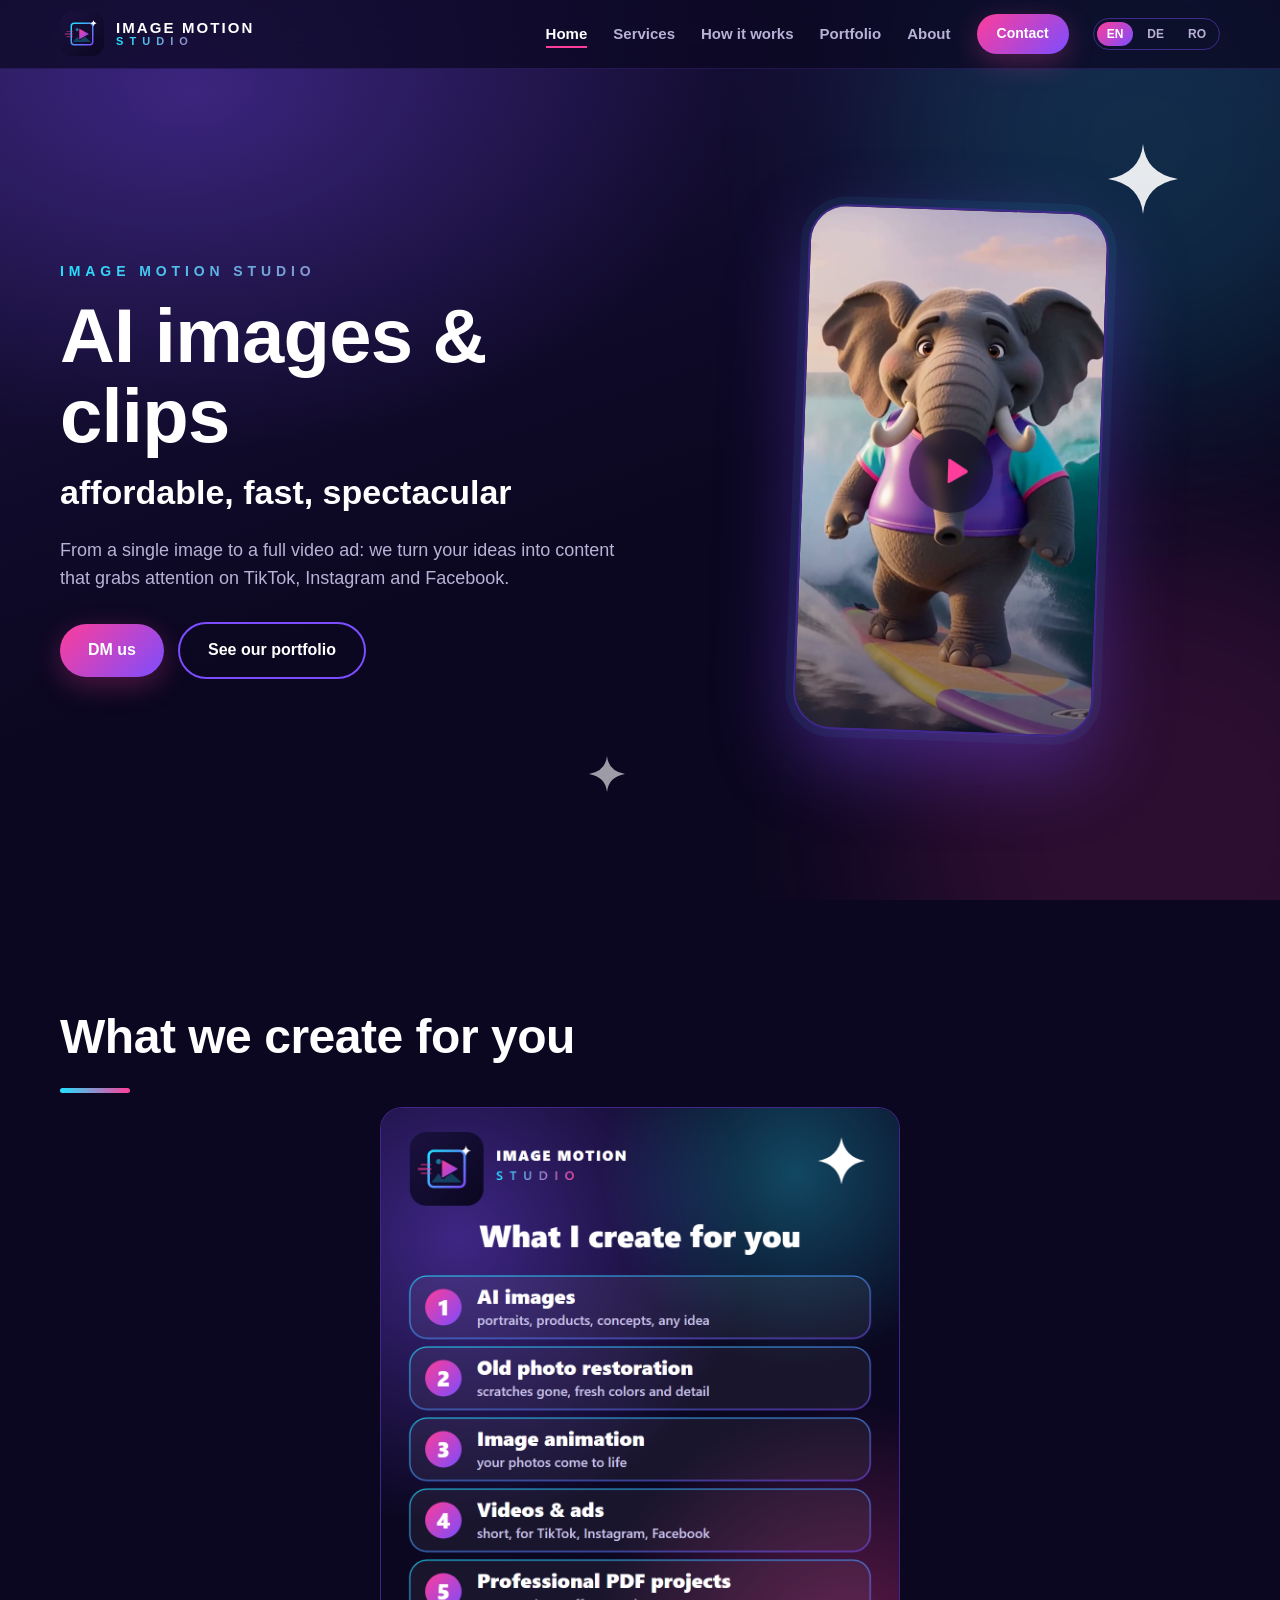
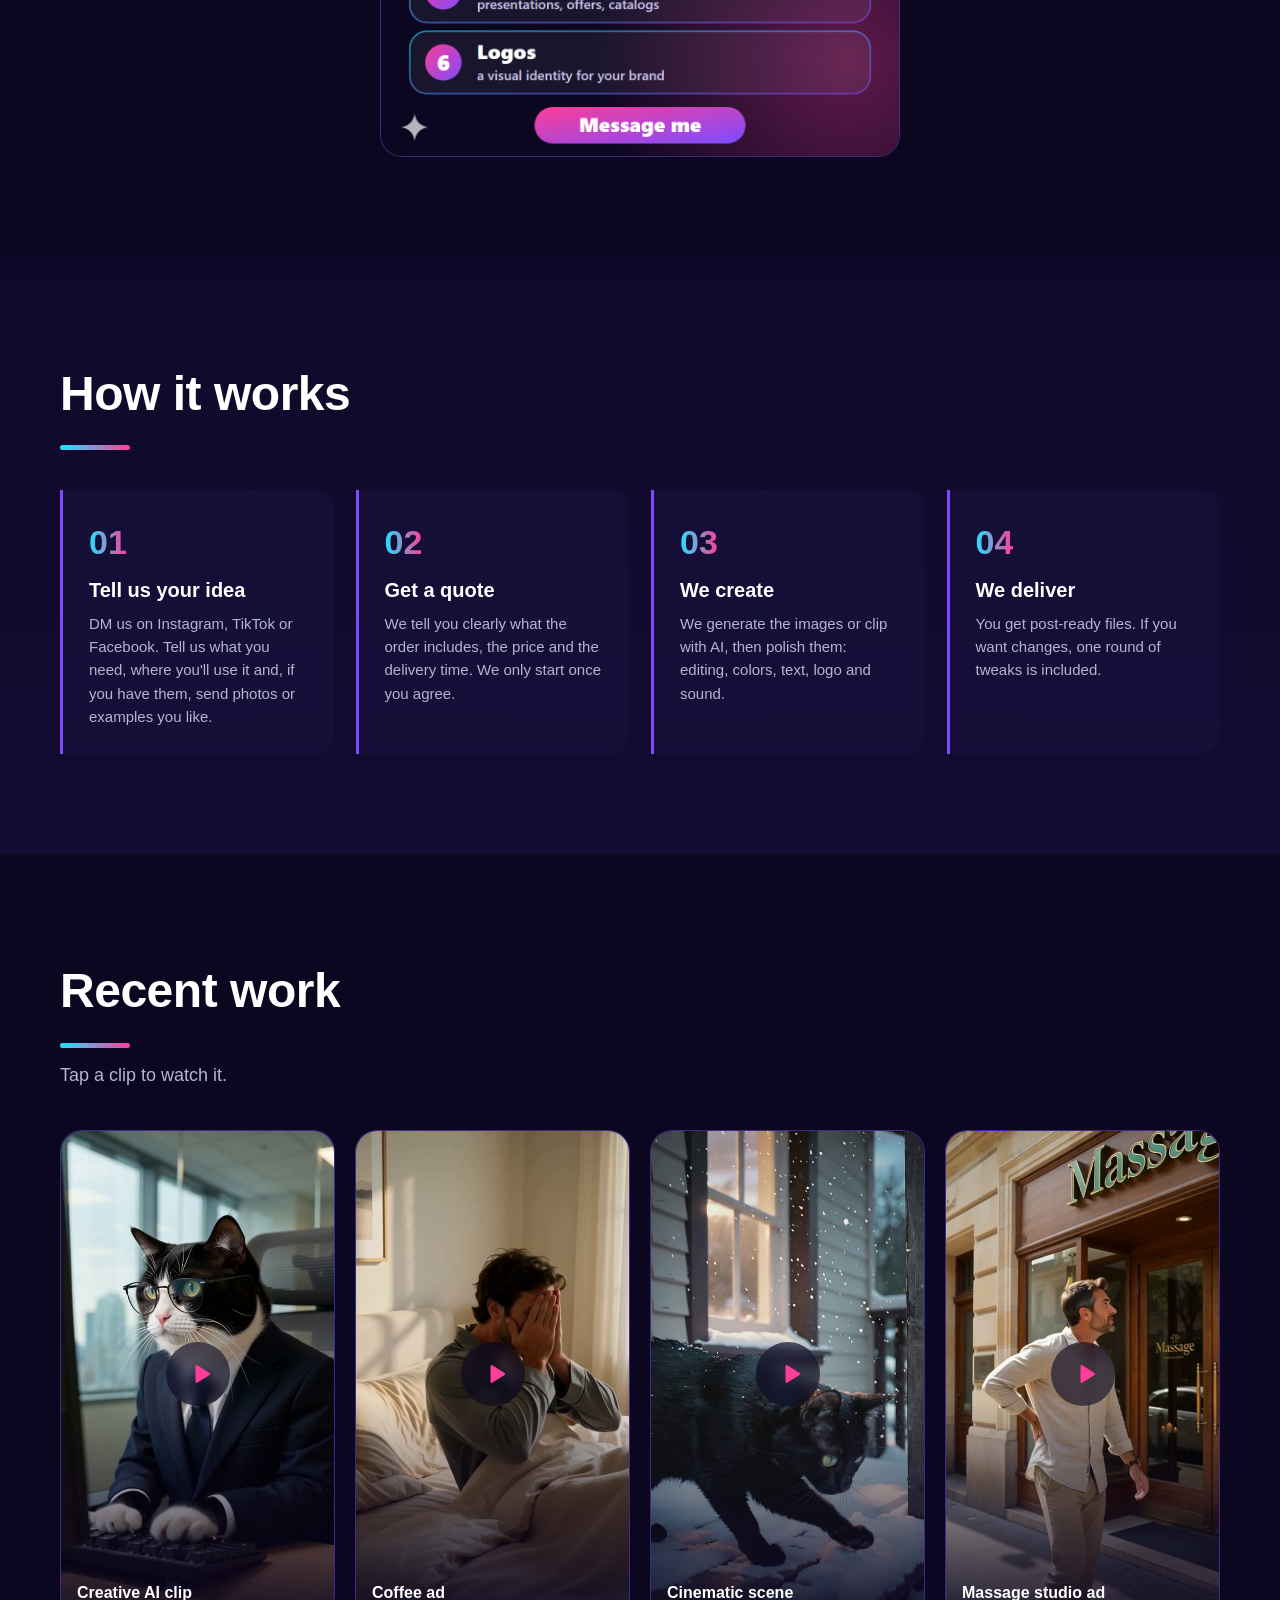
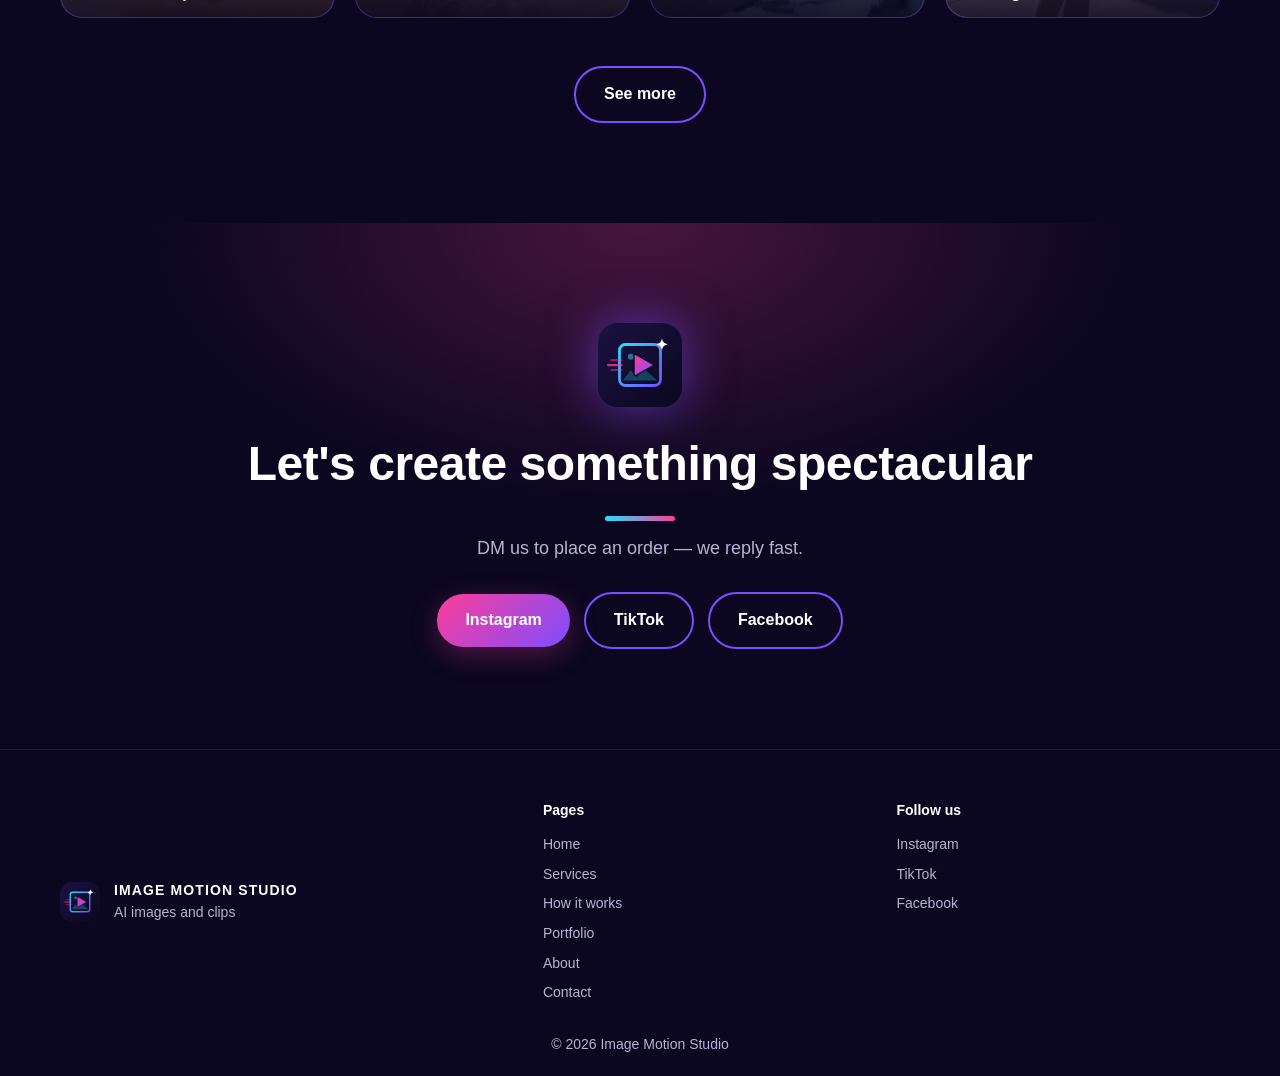
==== commit f9aa7915: "Hero: welcome video (play on tap)" ====
--- a/index.html
+++ b/index.html
@@ -17,7 +17,7 @@
 <meta name="twitter:card" content="summary_large_image">
 <meta name="twitter:image" content="https://image-motion-studio.github.io/og-image.png">
 <link rel="icon" href="assets/logo-icon.svg" type="image/svg+xml">
-<link rel="stylesheet" href="style.css?v=10">
+<link rel="stylesheet" href="style.css?v=12">
 </head>
 <body data-page="home">
 <div id="hdr"></div>
@@ -38,10 +38,9 @@
       </div>
     </div>
     <div class="hero-visual">
-      <div class="player">
-        <div class="player-bar"><i></i><i></i><i></i></div>
-        <div class="screen"><img class="logo-big" src="assets/logo-icon.svg" alt="Image Motion Studio"><div class="scan"></div></div>
-        <div class="timeline"><span></span></div>
+      <div class="phone" id="heroPhone">
+        <video id="heroVid" src="assets/hero/hero.mp4" poster="assets/hero/hero-poster.jpg" playsinline preload="none"></video>
+        <button class="phone-play" id="heroPlay" aria-label="Play video"><svg viewBox="0 0 100 100"><path d="M34 22 L34 78 Q34 84 40 81 L84 54 Q89 50 84 46 L40 19 Q34 16 34 22Z"/></svg></button>
       </div>
     </div>
   </div>
@@ -63,6 +62,6 @@
 <div id="contact"><section class="sec cta" id="cta"></section></div>
 </main>
 <div id="ftr"></div>
-<script src="script.js?v=10"></script>
+<script src="script.js?v=12"></script>
 </body>
 </html>
--- a/style.css
+++ b/style.css
@@ -74,6 +74,17 @@
 .timeline{height:5px;background:#241a52}
 .timeline span{display:block;height:100%;width:0;background:linear-gradient(90deg,var(--cyan),var(--pink));animation:prog 6s linear infinite}
 @keyframes prog{to{width:100%}}
+
+/* hero phone video */
+.hero-visual{display:flex;justify-content:center}
+.phone{position:relative;width:min(300px,78vw);aspect-ratio:4/7;border-radius:38px;overflow:hidden;background:#0f0a2b;border:2px solid var(--line);box-shadow:0 30px 80px rgba(124,77,255,.4),0 0 0 8px rgba(34,225,255,.06);transform:rotate(2deg);transition:transform .4s;cursor:pointer}
+.phone:hover{transform:rotate(0) scale(1.02)}
+.phone video{width:100%;height:100%;object-fit:cover;display:block}
+.phone::after{content:"";position:absolute;inset:0;background:linear-gradient(180deg,transparent 60%,rgba(11,7,32,.55));pointer-events:none;transition:opacity .3s}
+.phone.playing::after{opacity:0}
+.phone-play{position:absolute;inset:0;margin:auto;width:84px;height:84px;border-radius:50%;border:0;cursor:pointer;background:rgba(11,7,32,.55);backdrop-filter:blur(6px);display:grid;place-items:center;z-index:2;animation:pulse 2.4s infinite;transition:opacity .25s}
+.phone-play svg{width:38px;fill:var(--pink);margin-left:5px}
+.phone.playing .phone-play{opacity:0;animation:none;pointer-events:none}
 
 /* SECTIONS */
 .sec{padding:100px 0}
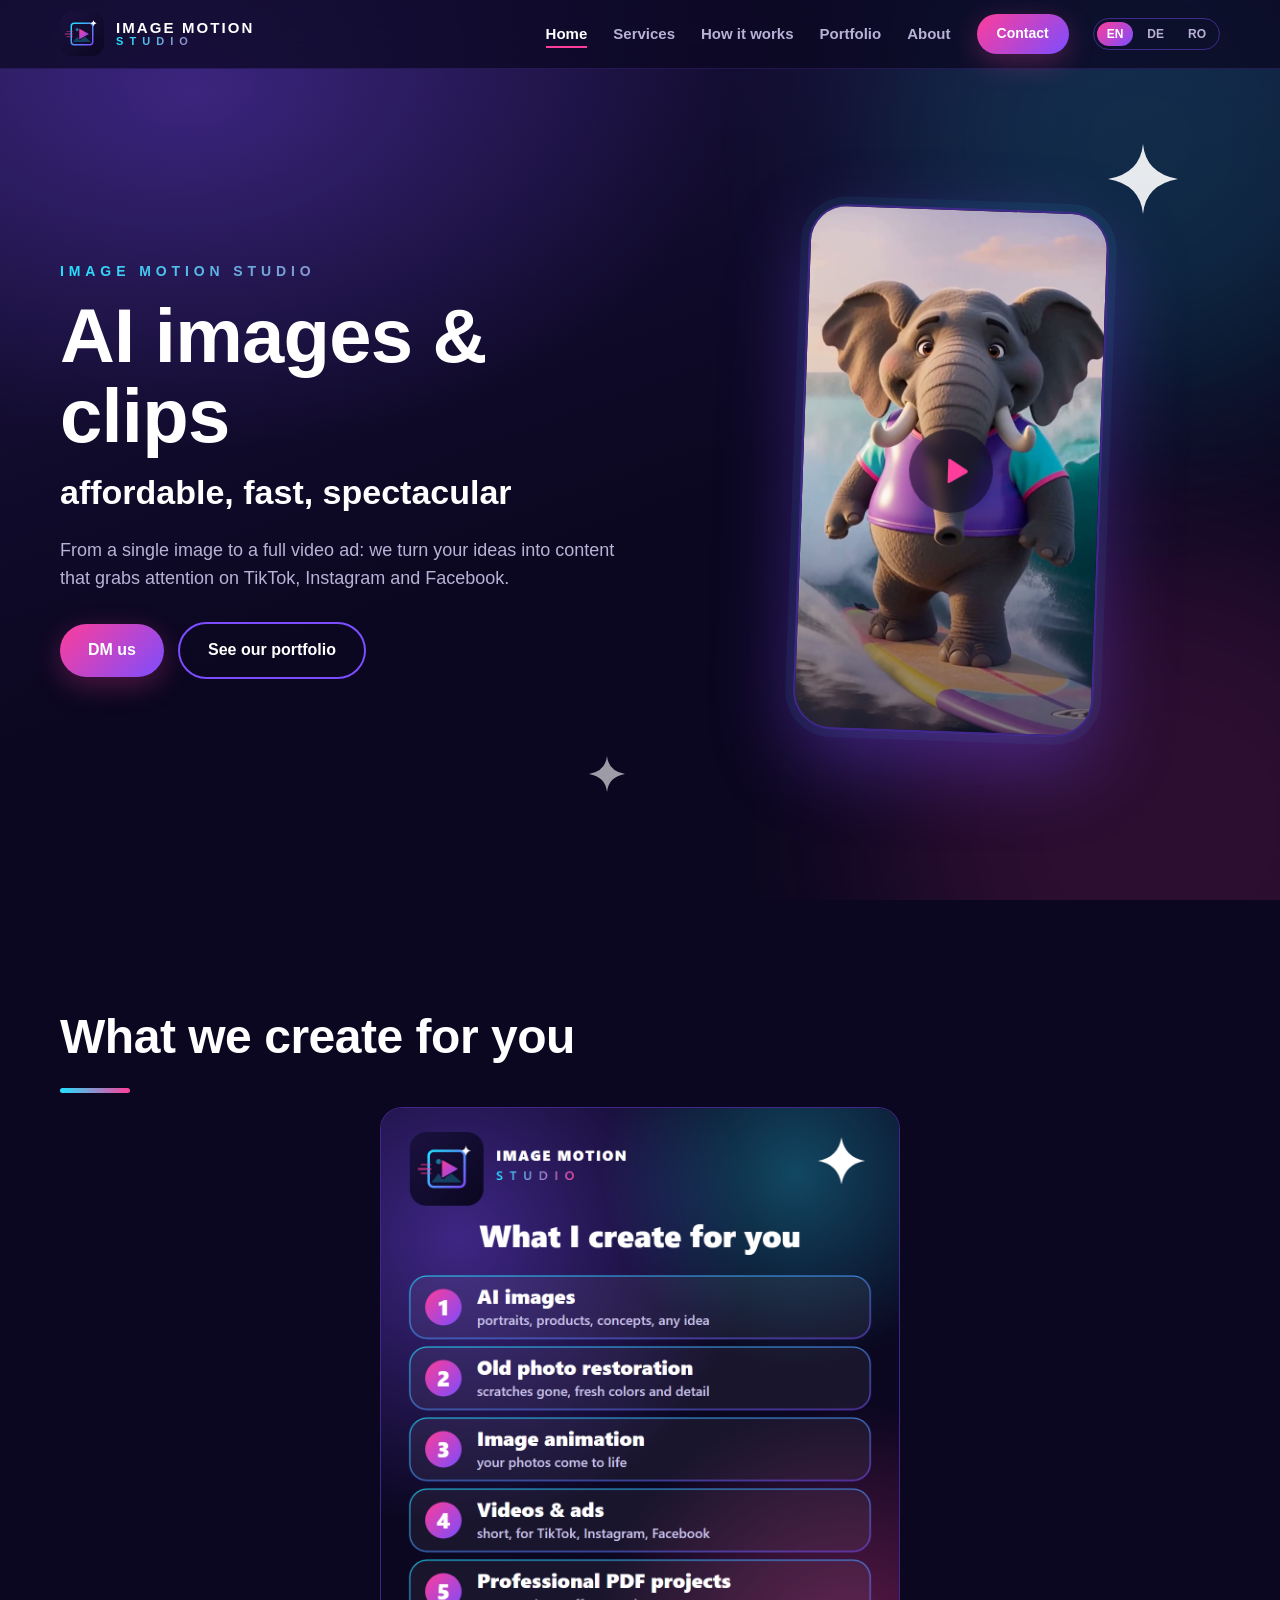
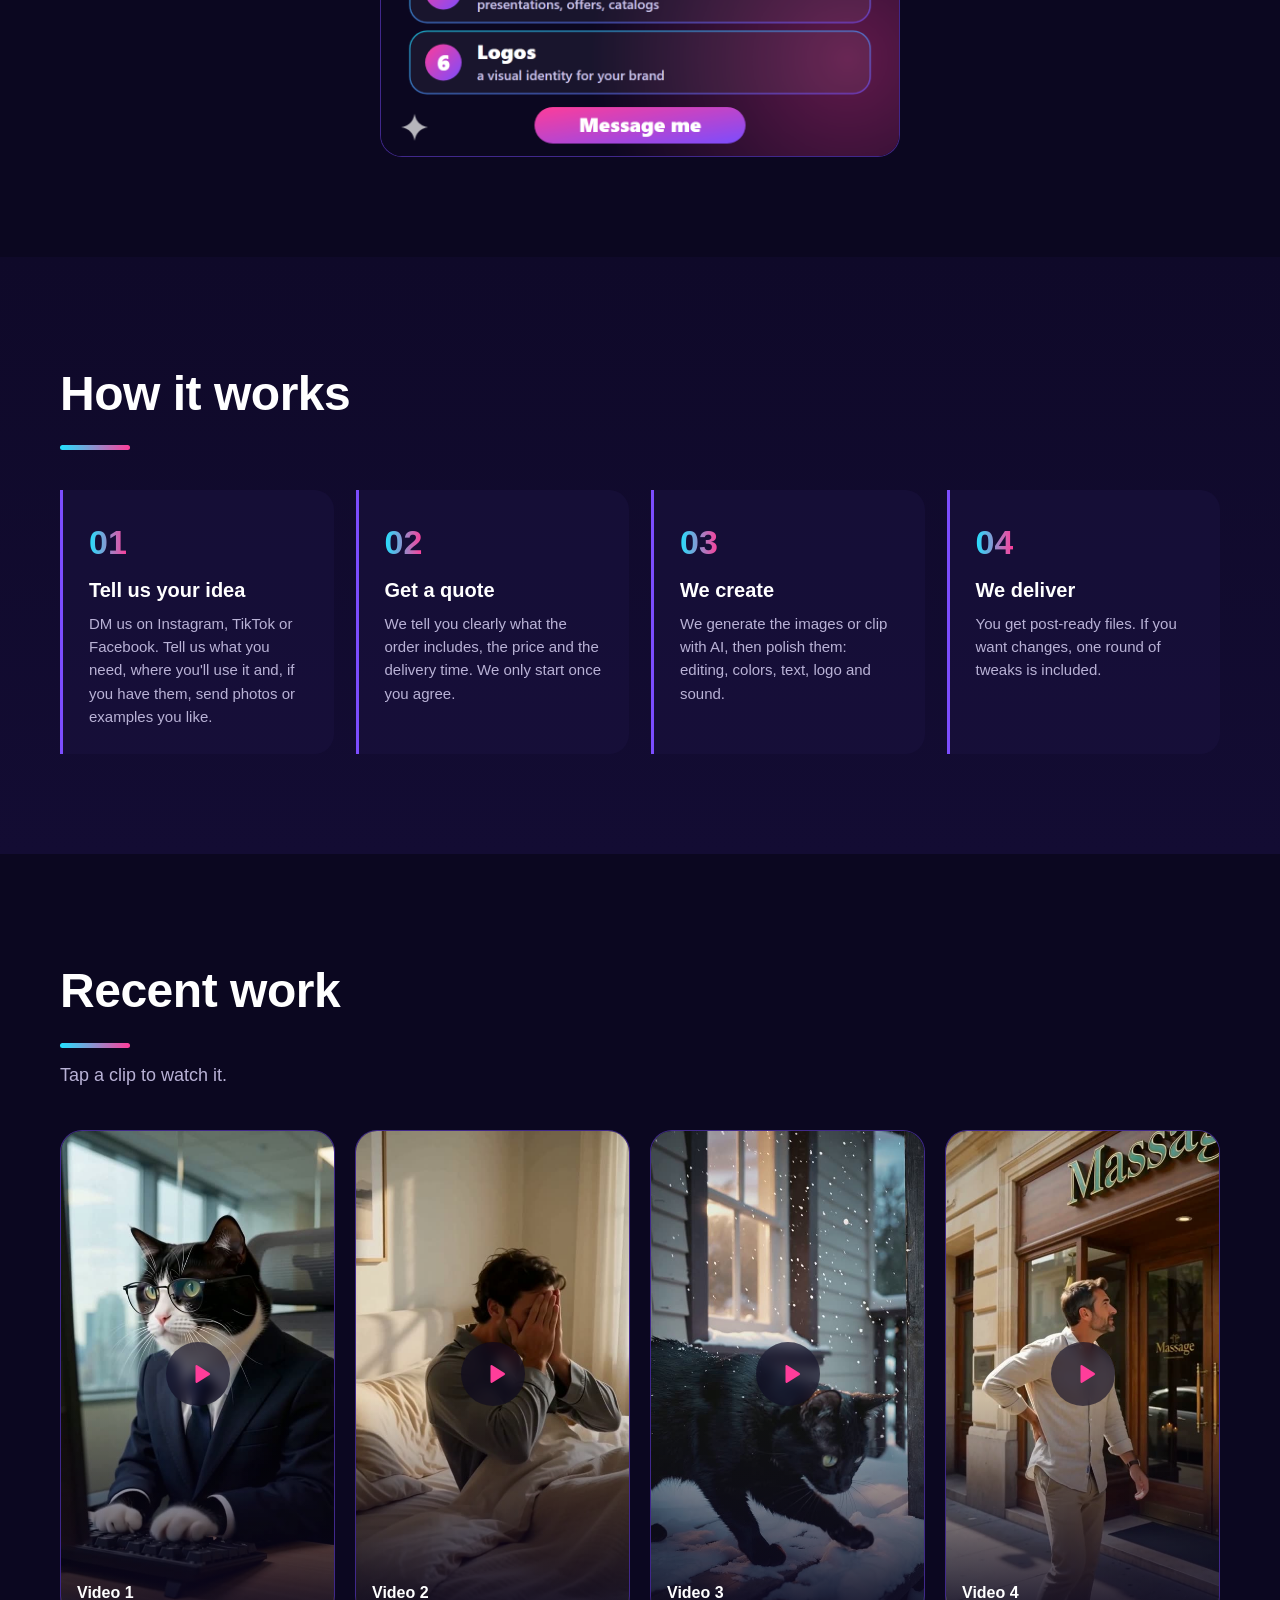
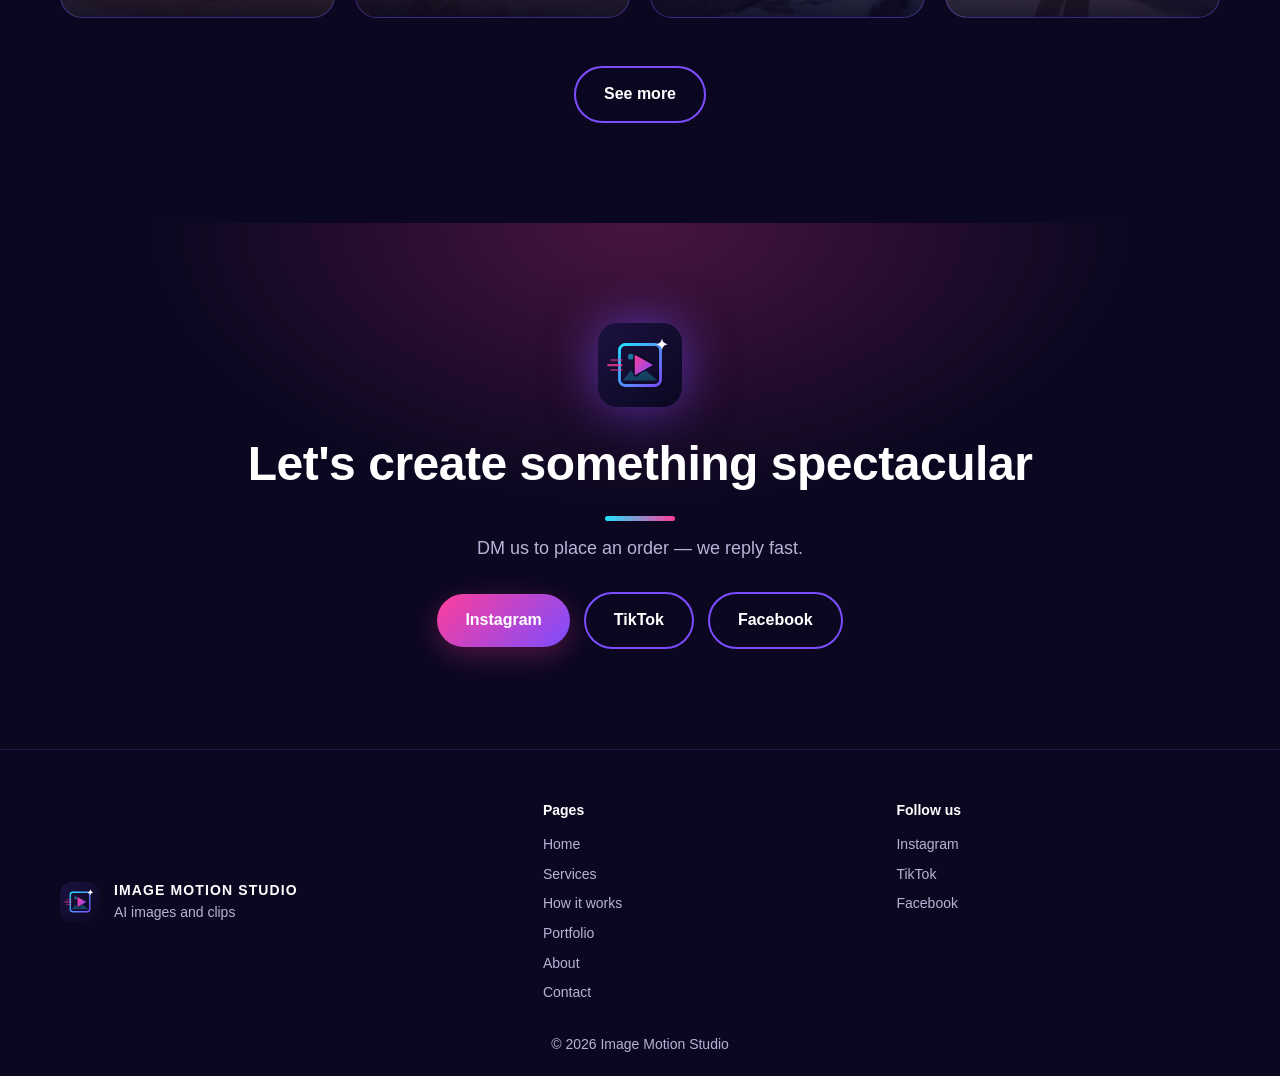
==== commit a84e3561: "Portfolio captions: Video 1-8" ====
--- a/index.html
+++ b/index.html
@@ -17,7 +17,7 @@
 <meta name="twitter:card" content="summary_large_image">
 <meta name="twitter:image" content="https://image-motion-studio.github.io/og-image.png">
 <link rel="icon" href="assets/logo-icon.svg" type="image/svg+xml">
-<link rel="stylesheet" href="style.css?v=12">
+<link rel="stylesheet" href="style.css?v=13">
 </head>
 <body data-page="home">
 <div id="hdr"></div>
@@ -62,6 +62,6 @@
 <div id="contact"><section class="sec cta" id="cta"></section></div>
 </main>
 <div id="ftr"></div>
-<script src="script.js?v=12"></script>
+<script src="script.js?v=13"></script>
 </body>
 </html>
